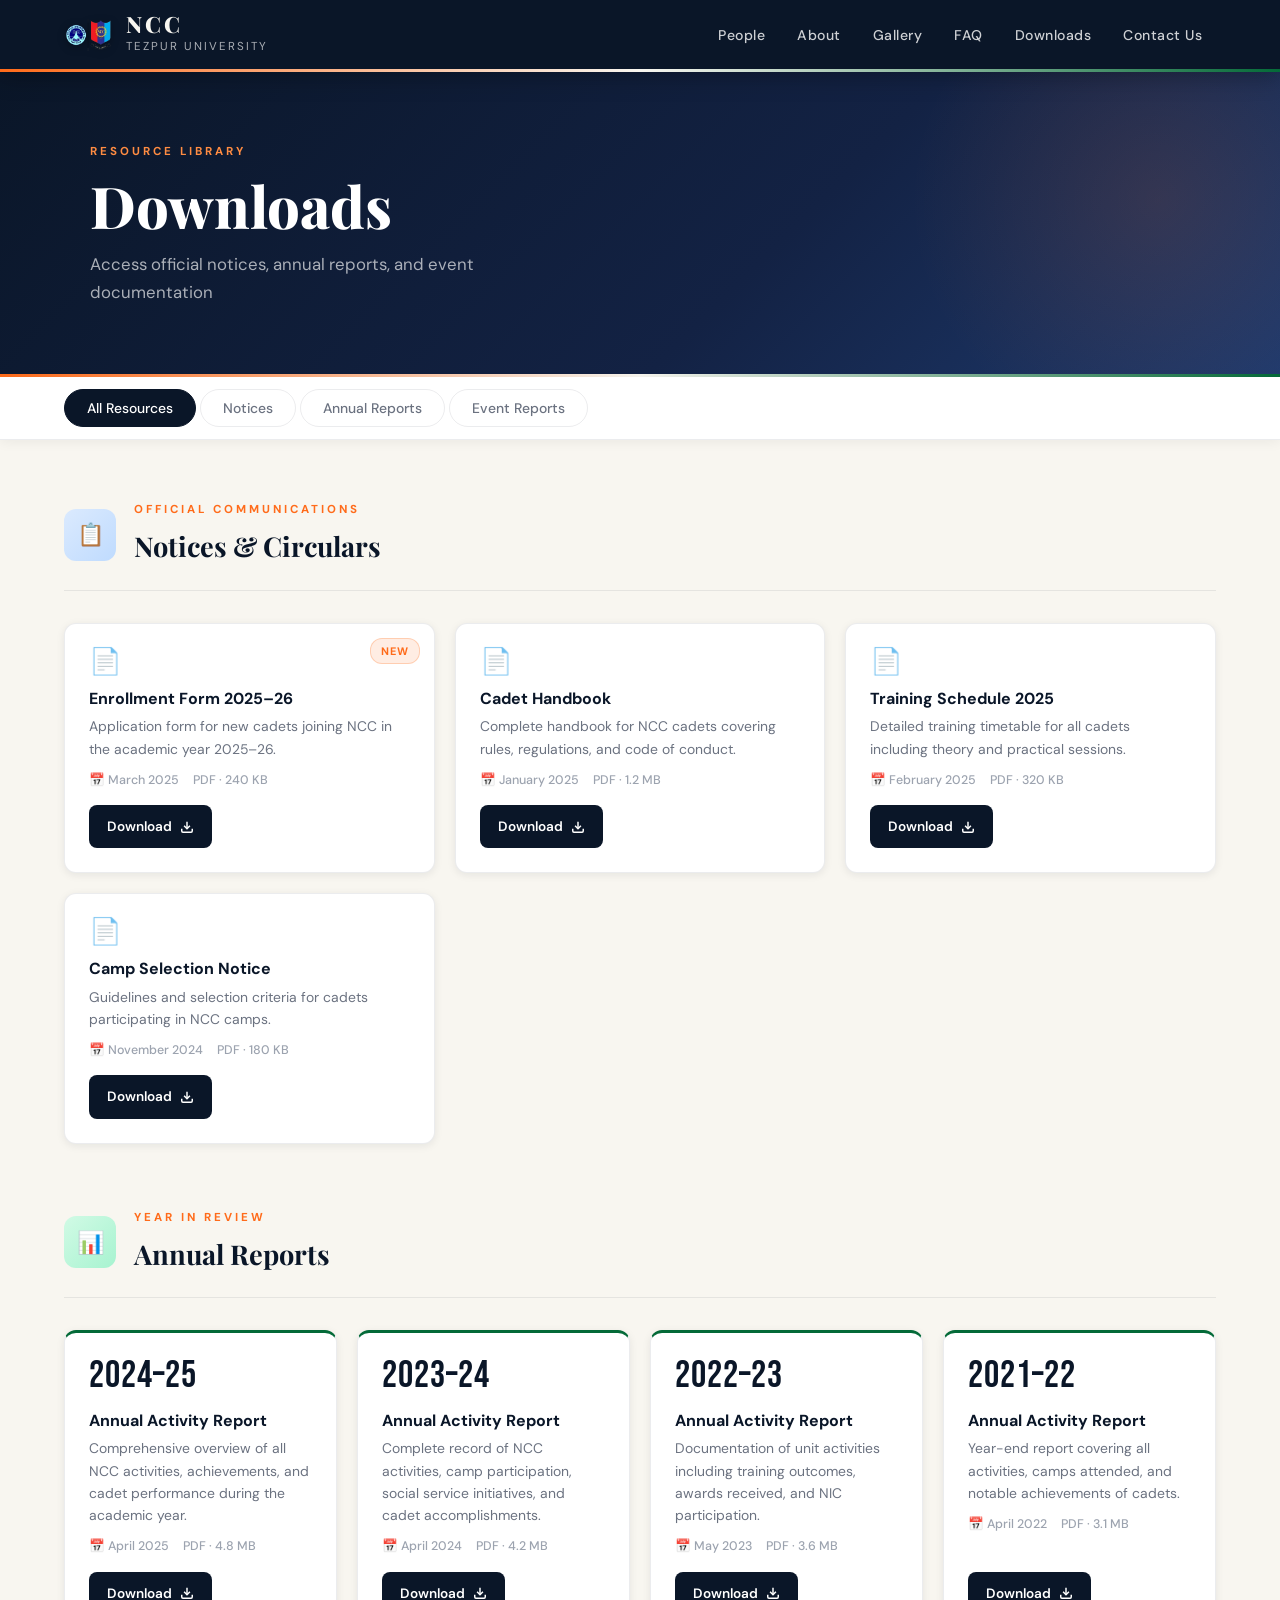
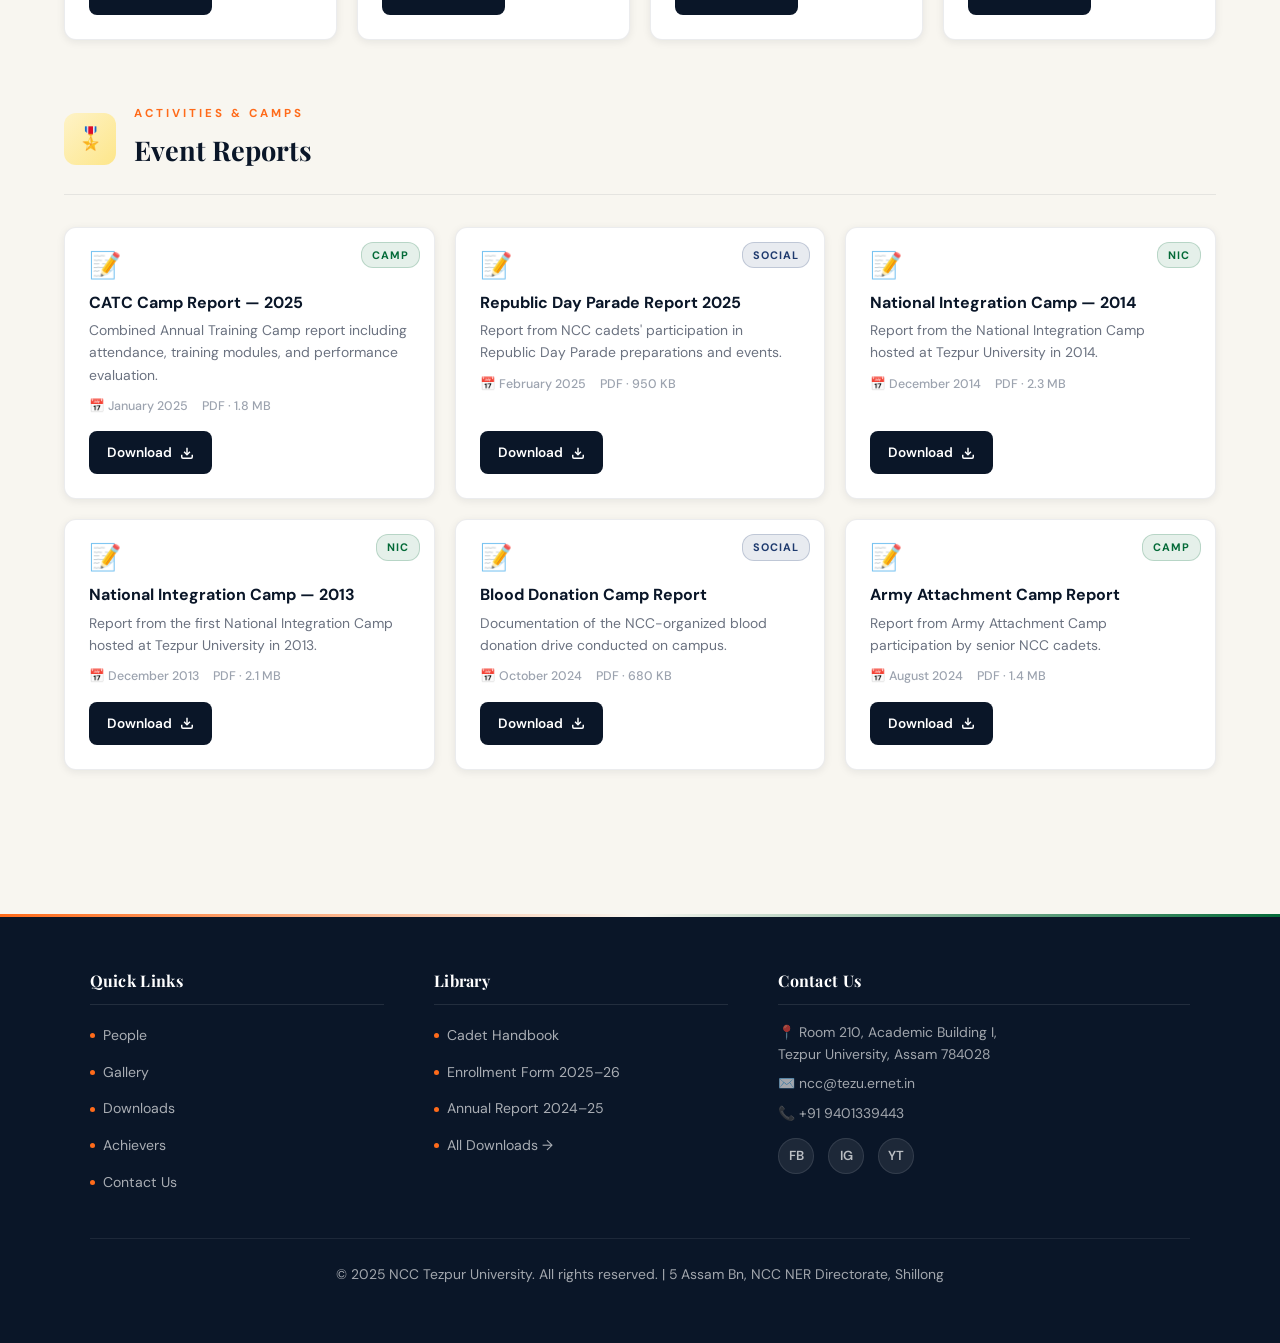
==== downloads/index.html @ fc5d3b4e "v1" ====
<!DOCTYPE html>
<html lang="en">
  <head>
    <meta charset="UTF-8" />
    <meta name="viewport" content="width=device-width, initial-scale=1.0" />
    <title>Downloads — NCC Tezpur University</title>
    <link rel="stylesheet" href="../CSS/style.css" />
    <link rel="stylesheet" href="../CSS/downloads.css" />
  </head>
  <body>

    <!-- ── HEADER ── -->
    <header id="site-header">
      <a href="../index.html">
        <div class="logo">
          <img src="../res/logo.png" alt="NCC Logo" />
          <div class="logo-text-container">
            <h2>NCC</h2>
            <h3>Tezpur University</h3>
          </div>
        </div>
      </a>
      <nav>
        <ul id="nav-menu">
          <li><a href="../people/index.html">People</a></li>
          <li><a href="../index.html#about">About</a></li>
          <li><a href="../gallery/index.html">Gallery</a></li>
          <li><a href="../index.html#faq-section">FAQ</a></li>
          <li><a href="../downloads/index.html" class="nav-active">Downloads</a></li>
          <li><a href="../contact/index.html">Contact Us</a></li>
        </ul>
        <div class="menu-toggle" id="menu-toggle">&#9776;</div>
      </nav>
    </header>

    <!-- ── PAGE HERO ── -->
    <div class="page-hero">
      <div class="page-hero-content">
        <span class="section-tag">Resource Library</span>
        <h1>Downloads</h1>
        <p>Access official notices, annual reports, and event documentation</p>
      </div>
    </div>

    <!-- ── FILTER TABS ── -->
    <div class="downloads-filters">
      <div class="filter-inner">
        <button class="filter-btn active" data-filter="all">All Resources</button>
        <button class="filter-btn" data-filter="notices">Notices</button>
        <button class="filter-btn" data-filter="annual">Annual Reports</button>
        <button class="filter-btn" data-filter="events">Event Reports</button>
      </div>
    </div>

    <!-- ── MAIN CONTENT ── -->
    <main class="downloads-main">

      <!-- NOTICES -->
      <section class="dl-section" id="notices-section" data-category="notices">
        <div class="dl-section-header">
          <div class="dl-section-icon notices-icon">📋</div>
          <div>
            <span class="section-tag">Official Communications</span>
            <h2>Notices &amp; Circulars</h2>
          </div>
        </div>

        <div class="dl-grid">
          <div class="dl-card" data-category="notices">
            <div class="dl-card-badge new">New</div>
            <div class="dl-card-icon">📄</div>
            <div class="dl-card-body">
              <h4>Enrollment Form 2025–26</h4>
              <p>Application form for new cadets joining NCC in the academic year 2025–26.</p>
              <div class="dl-meta">
                <span class="dl-date">📅 March 2025</span>
                <span class="dl-size">PDF · 240 KB</span>
              </div>
            </div>
            <a href="../library/notices/enrollment-form-2025-26.pdf" class="dl-btn" download>
              <span>Download</span>
              <svg width="14" height="14" viewBox="0 0 24 24" fill="none" stroke="currentColor" stroke-width="2.5"><path d="M21 15v4a2 2 0 0 1-2 2H5a2 2 0 0 1-2-2v-4"/><polyline points="7 10 12 15 17 10"/><line x1="12" y1="15" x2="12" y2="3"/></svg>
            </a>
          </div>

          <div class="dl-card" data-category="notices">
            <div class="dl-card-icon">📄</div>
            <div class="dl-card-body">
              <h4>Cadet Handbook</h4>
              <p>Complete handbook for NCC cadets covering rules, regulations, and code of conduct.</p>
              <div class="dl-meta">
                <span class="dl-date">📅 January 2025</span>
                <span class="dl-size">PDF · 1.2 MB</span>
              </div>
            </div>
            <a href="../library/notices/cadet-handbook.pdf" class="dl-btn" download>
              <span>Download</span>
              <svg width="14" height="14" viewBox="0 0 24 24" fill="none" stroke="currentColor" stroke-width="2.5"><path d="M21 15v4a2 2 0 0 1-2 2H5a2 2 0 0 1-2-2v-4"/><polyline points="7 10 12 15 17 10"/><line x1="12" y1="15" x2="12" y2="3"/></svg>
            </a>
          </div>

          <div class="dl-card" data-category="notices">
            <div class="dl-card-icon">📄</div>
            <div class="dl-card-body">
              <h4>Training Schedule 2025</h4>
              <p>Detailed training timetable for all cadets including theory and practical sessions.</p>
              <div class="dl-meta">
                <span class="dl-date">📅 February 2025</span>
                <span class="dl-size">PDF · 320 KB</span>
              </div>
            </div>
            <a href="../library/notices/training-schedule-2025.pdf" class="dl-btn" download>
              <span>Download</span>
              <svg width="14" height="14" viewBox="0 0 24 24" fill="none" stroke="currentColor" stroke-width="2.5"><path d="M21 15v4a2 2 0 0 1-2 2H5a2 2 0 0 1-2-2v-4"/><polyline points="7 10 12 15 17 10"/><line x1="12" y1="15" x2="12" y2="3"/></svg>
            </a>
          </div>

          <div class="dl-card" data-category="notices">
            <div class="dl-card-icon">📄</div>
            <div class="dl-card-body">
              <h4>Camp Selection Notice</h4>
              <p>Guidelines and selection criteria for cadets participating in NCC camps.</p>
              <div class="dl-meta">
                <span class="dl-date">📅 November 2024</span>
                <span class="dl-size">PDF · 180 KB</span>
              </div>
            </div>
            <a href="../library/notices/camp-selection-notice.pdf" class="dl-btn" download>
              <span>Download</span>
              <svg width="14" height="14" viewBox="0 0 24 24" fill="none" stroke="currentColor" stroke-width="2.5"><path d="M21 15v4a2 2 0 0 1-2 2H5a2 2 0 0 1-2-2v-4"/><polyline points="7 10 12 15 17 10"/><line x1="12" y1="15" x2="12" y2="3"/></svg>
            </a>
          </div>
        </div>
      </section>

      <!-- ANNUAL REPORTS -->
      <section class="dl-section" id="annual-section" data-category="annual">
        <div class="dl-section-header">
          <div class="dl-section-icon annual-icon">📊</div>
          <div>
            <span class="section-tag">Year in Review</span>
            <h2>Annual Reports</h2>
          </div>
        </div>

        <div class="dl-grid annual-grid">
          <div class="dl-card annual-card" data-category="annual">
            <div class="annual-year">2024–25</div>
            <div class="dl-card-body">
              <h4>Annual Activity Report</h4>
              <p>Comprehensive overview of all NCC activities, achievements, and cadet performance during the academic year.</p>
              <div class="dl-meta">
                <span class="dl-date">📅 April 2025</span>
                <span class="dl-size">PDF · 4.8 MB</span>
              </div>
            </div>
            <a href="../library/annual-reports/annual-report-2024-25.pdf" class="dl-btn" download>
              <span>Download</span>
              <svg width="14" height="14" viewBox="0 0 24 24" fill="none" stroke="currentColor" stroke-width="2.5"><path d="M21 15v4a2 2 0 0 1-2 2H5a2 2 0 0 1-2-2v-4"/><polyline points="7 10 12 15 17 10"/><line x1="12" y1="15" x2="12" y2="3"/></svg>
            </a>
          </div>

          <div class="dl-card annual-card" data-category="annual">
            <div class="annual-year">2023–24</div>
            <div class="dl-card-body">
              <h4>Annual Activity Report</h4>
              <p>Complete record of NCC activities, camp participation, social service initiatives, and cadet accomplishments.</p>
              <div class="dl-meta">
                <span class="dl-date">📅 April 2024</span>
                <span class="dl-size">PDF · 4.2 MB</span>
              </div>
            </div>
            <a href="../library/annual-reports/annual-report-2023-24.pdf" class="dl-btn" download>
              <span>Download</span>
              <svg width="14" height="14" viewBox="0 0 24 24" fill="none" stroke="currentColor" stroke-width="2.5"><path d="M21 15v4a2 2 0 0 1-2 2H5a2 2 0 0 1-2-2v-4"/><polyline points="7 10 12 15 17 10"/><line x1="12" y1="15" x2="12" y2="3"/></svg>
            </a>
          </div>

          <div class="dl-card annual-card" data-category="annual">
            <div class="annual-year">2022–23</div>
            <div class="dl-card-body">
              <h4>Annual Activity Report</h4>
              <p>Documentation of unit activities including training outcomes, awards received, and NIC participation.</p>
              <div class="dl-meta">
                <span class="dl-date">📅 May 2023</span>
                <span class="dl-size">PDF · 3.6 MB</span>
              </div>
            </div>
            <a href="../library/annual-reports/annual-report-2022-23.pdf" class="dl-btn" download>
              <span>Download</span>
              <svg width="14" height="14" viewBox="0 0 24 24" fill="none" stroke="currentColor" stroke-width="2.5"><path d="M21 15v4a2 2 0 0 1-2 2H5a2 2 0 0 1-2-2v-4"/><polyline points="7 10 12 15 17 10"/><line x1="12" y1="15" x2="12" y2="3"/></svg>
            </a>
          </div>

          <div class="dl-card annual-card" data-category="annual">
            <div class="annual-year">2021–22</div>
            <div class="dl-card-body">
              <h4>Annual Activity Report</h4>
              <p>Year-end report covering all activities, camps attended, and notable achievements of cadets.</p>
              <div class="dl-meta">
                <span class="dl-date">📅 April 2022</span>
                <span class="dl-size">PDF · 3.1 MB</span>
              </div>
            </div>
            <a href="../library/annual-reports/annual-report-2021-22.pdf" class="dl-btn" download>
              <span>Download</span>
              <svg width="14" height="14" viewBox="0 0 24 24" fill="none" stroke="currentColor" stroke-width="2.5"><path d="M21 15v4a2 2 0 0 1-2 2H5a2 2 0 0 1-2-2v-4"/><polyline points="7 10 12 15 17 10"/><line x1="12" y1="15" x2="12" y2="3"/></svg>
            </a>
          </div>
        </div>
      </section>

      <!-- EVENT REPORTS -->
      <section class="dl-section" id="events-section" data-category="events">
        <div class="dl-section-header">
          <div class="dl-section-icon events-icon">🎖️</div>
          <div>
            <span class="section-tag">Activities &amp; Camps</span>
            <h2>Event Reports</h2>
          </div>
        </div>

        <div class="dl-grid">
          <div class="dl-card" data-category="events">
            <div class="dl-card-badge event-badge">Camp</div>
            <div class="dl-card-icon">📝</div>
            <div class="dl-card-body">
              <h4>CATC Camp Report — 2025</h4>
              <p>Combined Annual Training Camp report including attendance, training modules, and performance evaluation.</p>
              <div class="dl-meta">
                <span class="dl-date">📅 January 2025</span>
                <span class="dl-size">PDF · 1.8 MB</span>
              </div>
            </div>
            <a href="../library/event-reports/catc-camp-report-2025.pdf" class="dl-btn" download>
              <span>Download</span>
              <svg width="14" height="14" viewBox="0 0 24 24" fill="none" stroke="currentColor" stroke-width="2.5"><path d="M21 15v4a2 2 0 0 1-2 2H5a2 2 0 0 1-2-2v-4"/><polyline points="7 10 12 15 17 10"/><line x1="12" y1="15" x2="12" y2="3"/></svg>
            </a>
          </div>

          <div class="dl-card" data-category="events">
            <div class="dl-card-badge social-badge">Social</div>
            <div class="dl-card-icon">📝</div>
            <div class="dl-card-body">
              <h4>Republic Day Parade Report 2025</h4>
              <p>Report from NCC cadets' participation in Republic Day Parade preparations and events.</p>
              <div class="dl-meta">
                <span class="dl-date">📅 February 2025</span>
                <span class="dl-size">PDF · 950 KB</span>
              </div>
            </div>
            <a href="../library/event-reports/republic-day-parade-2025.pdf" class="dl-btn" download>
              <span>Download</span>
              <svg width="14" height="14" viewBox="0 0 24 24" fill="none" stroke="currentColor" stroke-width="2.5"><path d="M21 15v4a2 2 0 0 1-2 2H5a2 2 0 0 1-2-2v-4"/><polyline points="7 10 12 15 17 10"/><line x1="12" y1="15" x2="12" y2="3"/></svg>
            </a>
          </div>

          <div class="dl-card" data-category="events">
            <div class="dl-card-badge event-badge">NIC</div>
            <div class="dl-card-icon">📝</div>
            <div class="dl-card-body">
              <h4>National Integration Camp — 2014</h4>
              <p>Report from the National Integration Camp hosted at Tezpur University in 2014.</p>
              <div class="dl-meta">
                <span class="dl-date">📅 December 2014</span>
                <span class="dl-size">PDF · 2.3 MB</span>
              </div>
            </div>
            <a href="../library/event-reports/national-integration-camp-2014.pdf" class="dl-btn" download>
              <span>Download</span>
              <svg width="14" height="14" viewBox="0 0 24 24" fill="none" stroke="currentColor" stroke-width="2.5"><path d="M21 15v4a2 2 0 0 1-2 2H5a2 2 0 0 1-2-2v-4"/><polyline points="7 10 12 15 17 10"/><line x1="12" y1="15" x2="12" y2="3"/></svg>
            </a>
          </div>

          <div class="dl-card" data-category="events">
            <div class="dl-card-badge event-badge">NIC</div>
            <div class="dl-card-icon">📝</div>
            <div class="dl-card-body">
              <h4>National Integration Camp — 2013</h4>
              <p>Report from the first National Integration Camp hosted at Tezpur University in 2013.</p>
              <div class="dl-meta">
                <span class="dl-date">📅 December 2013</span>
                <span class="dl-size">PDF · 2.1 MB</span>
              </div>
            </div>
            <a href="../library/event-reports/national-integration-camp-2013.pdf" class="dl-btn" download>
              <span>Download</span>
              <svg width="14" height="14" viewBox="0 0 24 24" fill="none" stroke="currentColor" stroke-width="2.5"><path d="M21 15v4a2 2 0 0 1-2 2H5a2 2 0 0 1-2-2v-4"/><polyline points="7 10 12 15 17 10"/><line x1="12" y1="15" x2="12" y2="3"/></svg>
            </a>
          </div>

          <div class="dl-card" data-category="events">
            <div class="dl-card-badge social-badge">Social</div>
            <div class="dl-card-icon">📝</div>
            <div class="dl-card-body">
              <h4>Blood Donation Camp Report</h4>
              <p>Documentation of the NCC-organized blood donation drive conducted on campus.</p>
              <div class="dl-meta">
                <span class="dl-date">📅 October 2024</span>
                <span class="dl-size">PDF · 680 KB</span>
              </div>
            </div>
            <a href="../library/event-reports/blood-donation-camp-2024.pdf" class="dl-btn" download>
              <span>Download</span>
              <svg width="14" height="14" viewBox="0 0 24 24" fill="none" stroke="currentColor" stroke-width="2.5"><path d="M21 15v4a2 2 0 0 1-2 2H5a2 2 0 0 1-2-2v-4"/><polyline points="7 10 12 15 17 10"/><line x1="12" y1="15" x2="12" y2="3"/></svg>
            </a>
          </div>

          <div class="dl-card" data-category="events">
            <div class="dl-card-badge event-badge">Camp</div>
            <div class="dl-card-icon">📝</div>
            <div class="dl-card-body">
              <h4>Army Attachment Camp Report</h4>
              <p>Report from Army Attachment Camp participation by senior NCC cadets.</p>
              <div class="dl-meta">
                <span class="dl-date">📅 August 2024</span>
                <span class="dl-size">PDF · 1.4 MB</span>
              </div>
            </div>
            <a href="../library/event-reports/army-attachment-camp-2024.pdf" class="dl-btn" download>
              <span>Download</span>
              <svg width="14" height="14" viewBox="0 0 24 24" fill="none" stroke="currentColor" stroke-width="2.5"><path d="M21 15v4a2 2 0 0 1-2 2H5a2 2 0 0 1-2-2v-4"/><polyline points="7 10 12 15 17 10"/><line x1="12" y1="15" x2="12" y2="3"/></svg>
            </a>
          </div>
        </div>
      </section>

    </main>

    <!-- ── FOOTER ── -->
        <footer>
      <div class="footer-col">
        <h3>Quick Links</h3>
        <ul>
          <li><a href="../people/index.html">People</a></li>
          <li><a href="../gallery/index.html">Gallery</a></li>
          <li><a href="../downloads/index.html">Downloads</a></li>
          <li><a href="../achievers/index.html">Achievers</a></li>
          <li><a href="../contact/index.html">Contact Us</a></li>
        </ul>
      </div>

      <div class="footer-col">
        <h3>Library</h3>
        <ul>
          <li><a href="../library/notices/cadet-handbook.pdf" target="_blank">Cadet Handbook</a></li>
          <li><a href="../library/notices/enrollment-form-2025-26.pdf" target="_blank">Enrollment Form 2025&ndash;26</a></li>
          <li><a href="../library/annual-reports/annual-report-2024-25.pdf" target="_blank">Annual Report 2024&ndash;25</a></li>
          <li><a href="../downloads/index.html">All Downloads &rarr;</a></li>
        </ul>
      </div>

      <div class="footer-col footer-contact">
        <h3>Contact Us</h3>
        <p>&#128205; Room 210, Academic Building I,<br>Tezpur University, Assam 784028</p>
        <p>&#9993;&#65039; ncc@tezu.ernet.in</p>
        <p>&#128222; +91 9401339443</p>
        <div class="social-links">
          <a href="#" title="Facebook">FB</a>
          <a href="#" title="Instagram">IG</a>
          <a href="#" title="YouTube">YT</a>
        </div>
      </div>

      <div class="footer-bottom">
        <p>&copy; 2025 NCC Tezpur University. All rights reserved. | 5 Assam Bn, NCC NER Directorate, Shillong</p>
      </div>
    </footer>

    <script src="../JS/script.js"></script>
    <script src="../JS/downloads.js"></script>
  </body>
</html>
---- CSS/style.css ----
@import url('https://fonts.googleapis.com/css2?family=Playfair+Display:wght@400;600;700;800&family=DM+Sans:wght@300;400;500;600&family=Bebas+Neue&display=swap');

:root {
  --navy: #0a1628;
  --navy-mid: #132244;
  --navy-light: #1e3a6e;
  --saffron: #ff6b1a;
  --saffron-light: #ff8c42;
  --green: #046a38;
  --green-light: #0a8a4a;
  --white: #f8f6f0;
  --cream: #ede8df;
  --gold: #c9a84c;
  --text-dark: #1a1a2e;
  --text-muted: #6b7280;
  --card-bg: #ffffff;
  --shadow-sm: 0 2px 8px rgba(10, 22, 40, 0.08);
  --shadow-md: 0 8px 32px rgba(10, 22, 40, 0.15);
  --shadow-lg: 0 20px 60px rgba(10, 22, 40, 0.2);
  --border-light: rgba(10, 22, 40, 0.08);
  --transition: all 0.35s cubic-bezier(0.4, 0, 0.2, 1);
}

* {
  margin: 0;
  padding: 0;
  box-sizing: border-box;
}

html {
  scroll-behavior: smooth;
}

body {
  font-family: 'DM Sans', sans-serif;
  background-color: var(--white);
  color: var(--text-dark);
  line-height: 1.7;
  overflow-x: hidden;
}

/* ── SCROLLBAR ── */
::-webkit-scrollbar { width: 6px; }
::-webkit-scrollbar-track { background: var(--cream); }
::-webkit-scrollbar-thumb { background: var(--navy-light); border-radius: 3px; }

/* ── HEADER ── */
header {
  background: var(--navy);
  color: #fff;
  padding: 0 5%;
  display: flex;
  justify-content: space-between;
  align-items: center;
  position: sticky;
  top: 0;
  z-index: 1000;
  height: 72px;
  border-bottom: 3px solid transparent;
  border-image: linear-gradient(90deg, var(--saffron), var(--white), var(--green)) 1;
  box-shadow: 0 4px 24px rgba(0,0,0,0.3);
}

header.scrolled {
  background: rgba(10, 22, 40, 0.97);
  backdrop-filter: blur(12px);
}

/* ── LOGO ── */
.logo {
  display: flex;
  align-items: center;
  gap: 14px;
  text-decoration: none;
  color: white;
}

.logo img {
  width: 48px;
  height: 48px;
  object-fit: contain;
  filter: drop-shadow(0 2px 4px rgba(0,0,0,0.3));
}

.logo-text-container h2 {
  font-family: 'Playfair Display', serif;
  font-size: 1.4rem;
  font-weight: 800;
  letter-spacing: 3px;
  color: var(--white);
  line-height: 1.1;
}

.logo-text-container h3 {
  font-family: 'DM Sans', sans-serif;
  font-size: 0.72rem;
  font-weight: 400;
  letter-spacing: 2px;
  color: rgba(255,255,255,0.65);
  text-transform: uppercase;
}

/* ── NAV ── */
nav ul {
  list-style: none;
  display: flex;
  gap: 4px;
  align-items: center;
}

nav a {
  color: rgba(255,255,255,0.8);
  text-decoration: none;
  font-size: 0.88rem;
  font-weight: 500;
  letter-spacing: 0.5px;
  padding: 8px 14px;
  border-radius: 6px;
  position: relative;
  transition: var(--transition);
}

nav a::after {
  content: '';
  position: absolute;
  bottom: 4px;
  left: 14px;
  right: 14px;
  height: 2px;
  background: linear-gradient(90deg, var(--saffron), var(--green));
  transform: scaleX(0);
  transition: transform 0.3s ease;
  border-radius: 1px;
}

nav a:hover {
  color: #fff;
  background: rgba(255,255,255,0.08);
}

nav a:hover::after {
  transform: scaleX(1);
}

.menu-toggle {
  display: none;
  font-size: 22px;
  cursor: pointer;
  color: white;
  padding: 8px;
  border-radius: 6px;
  transition: var(--transition);
}

.menu-toggle:hover { background: rgba(255,255,255,0.1); }

/* ── HERO ── */
.hero {
  position: relative;
  background: url('../res/hero-bg.jpg') no-repeat center center / cover;
  min-height: 520px;
  display: flex;
  flex-direction: column;
  justify-content: center;
  align-items: flex-start;
  padding: 60px 7%;
  overflow: hidden;
}

.hero::before {
  content: '';
  position: absolute;
  inset: 0;
  background: linear-gradient(105deg, rgba(10,22,40,0.88) 0%, rgba(10,22,40,0.5) 60%, transparent 100%);
  z-index: 1;
}

.hero::after {
  content: '';
  position: absolute;
  bottom: 0;
  left: 0;
  right: 0;
  height: 4px;
  background: linear-gradient(90deg, var(--saffron), var(--white) 50%, var(--green));
  z-index: 2;
}

.hero-content {
  position: relative;
  z-index: 3;
  max-width: 600px;
  animation: heroFadeIn 0.9s ease forwards;
}

@keyframes heroFadeIn {
  from { opacity: 0; transform: translateY(30px); }
  to { opacity: 1; transform: translateY(0); }
}

.hero-badge {
  display: inline-flex;
  align-items: center;
  gap: 8px;
  background: rgba(255,107,26,0.2);
  border: 1px solid rgba(255,107,26,0.4);
  color: var(--saffron-light);
  font-size: 0.75rem;
  font-weight: 600;
  letter-spacing: 2px;
  text-transform: uppercase;
  padding: 6px 14px;
  border-radius: 20px;
  margin-bottom: 20px;
}

.hero h2 {
  font-family: 'Playfair Display', serif;
  font-size: clamp(2rem, 5vw, 3.2rem);
  font-weight: 800;
  color: #fff;
  line-height: 1.2;
  margin-bottom: 16px;
}

.hero h2 span {
  color: var(--saffron-light);
}

.hero p {
  font-size: 1.1rem;
  color: rgba(255,255,255,0.75);
  font-weight: 300;
  margin-bottom: 32px;
  letter-spacing: 0.3px;
}

.hero-buttons {
  display: flex;
  gap: 14px;
  flex-wrap: wrap;
}

.btn {
  display: inline-flex;
  align-items: center;
  gap: 8px;
  background: linear-gradient(135deg, var(--saffron), var(--saffron-light));
  color: #fff;
  padding: 12px 28px;
  text-decoration: none;
  border-radius: 8px;
  font-weight: 600;
  font-size: 0.9rem;
  letter-spacing: 0.5px;
  transition: var(--transition);
  box-shadow: 0 4px 16px rgba(255,107,26,0.35);
}

.btn:hover {
  transform: translateY(-2px);
  box-shadow: 0 8px 24px rgba(255,107,26,0.45);
  color: #fff;
}

.btn-outline {
  background: transparent;
  border: 1.5px solid rgba(255,255,255,0.4);
  color: rgba(255,255,255,0.9);
  box-shadow: none;
}

.btn-outline:hover {
  background: rgba(255,255,255,0.1);
  border-color: rgba(255,255,255,0.7);
  box-shadow: none;
  color: #fff;
}

/* ── SECTION WRAPPER ── */
.section-wrapper {
  width: 90%;
  max-width: 1200px;
  margin: 0 auto;
  padding: 70px 0;
}

.section-header {
  margin-bottom: 48px;
}

.section-tag {
  display: inline-block;
  font-size: 0.72rem;
  font-weight: 700;
  letter-spacing: 3px;
  text-transform: uppercase;
  color: var(--saffron);
  margin-bottom: 10px;
}

.section-header h2,
.section-header h3 {
  font-family: 'Playfair Display', serif;
  font-size: clamp(1.6rem, 3vw, 2.4rem);
  font-weight: 700;
  color: var(--navy);
  line-height: 1.25;
}

.section-divider {
  width: 56px;
  height: 3px;
  background: linear-gradient(90deg, var(--saffron), var(--green));
  margin-top: 14px;
  border-radius: 2px;
}

/* ── ABOUT SECTION ── */
#about {
  background: linear-gradient(135deg, #f0f4f8 0%, var(--cream) 100%);
}

.about-grid {
  display: grid;
  grid-template-columns: 1fr 1fr;
  gap: 60px;
  align-items: center;
}

.about-text p {
  font-size: 0.97rem;
  color: #4a5568;
  margin-bottom: 18px;
  line-height: 1.8;
}

.about-highlight {
  background: var(--navy);
  color: white;
  border-radius: 12px;
  padding: 30px;
  position: relative;
  overflow: hidden;
}

.about-highlight::before {
  content: '"';
  position: absolute;
  top: -10px;
  left: 14px;
  font-family: 'Playfair Display', serif;
  font-size: 8rem;
  color: rgba(255,255,255,0.06);
  line-height: 1;
}

.about-highlight h4 {
  font-family: 'Playfair Display', serif;
  font-size: 1.2rem;
  color: var(--saffron-light);
  margin-bottom: 14px;
}

.about-highlight p {
  font-size: 0.93rem;
  color: rgba(255,255,255,0.8);
  line-height: 1.8;
}

.stats-row {
  display: grid;
  grid-template-columns: repeat(3, 1fr);
  gap: 20px;
  margin-top: 30px;
}

.stat-box {
  text-align: center;
  padding: 20px;
  background: white;
  border-radius: 10px;
  box-shadow: var(--shadow-sm);
  border-top: 3px solid var(--saffron);
}

.stat-box .num {
  font-family: 'Bebas Neue', cursive;
  font-size: 2.4rem;
  color: var(--navy);
  line-height: 1;
}

.stat-box p {
  font-size: 0.78rem;
  color: var(--text-muted);
  font-weight: 500;
  letter-spacing: 0.5px;
  text-transform: uppercase;
  margin-top: 4px;
}

/* ── GALLERY SECTION ── */
#gallery {
  background: var(--navy);
  padding: 70px 0;
}

#gallery .section-tag { color: var(--saffron-light); }

#gallery .section-header h3 {
  color: white;
  font-family: 'Playfair Display', serif;
}

/* ── CAROUSEL ─────────────────────────────── */
.carousel-container {
  width: 92%;
  max-width: 1100px;
  margin: 0 auto;
  overflow: hidden;
  position: relative;
  border-radius: 12px;
  /* prevent text-select while dragging */
  user-select: none;
}

.carousel {
  display: flex;
  /* JS controls transition; default off so init jump is silent */
  transition: none;
  will-change: transform;
}

/* Each item takes exactly 1/visible-count of container width.
   CSS custom property --vis is set by JS on the container. */
.carousel-item,
.carousel-clone {
  /* Default: 3 visible. Overridden at each breakpoint. */
  flex: 0 0 calc(100% / 3);
  padding: 6px;
  box-sizing: border-box;
}

.carousel-item img,
.carousel-clone img {
  width: 100%;
  height: 220px;
  object-fit: cover;
  display: block;
  border-radius: 8px;
  pointer-events: none;  /* prevents ghost-drag on images */
  filter: brightness(0.88);
  transition: filter 0.3s ease;
}

.carousel-container:hover .carousel-item img,
.carousel-container:hover .carousel-clone img {
  filter: brightness(1);
}

/* Nav buttons */
.nav-btn {
  position: absolute;
  top: 50%;
  transform: translateY(-50%);
  background: rgba(255,255,255,0.15);
  backdrop-filter: blur(8px);
  color: white;
  border: 1px solid rgba(255,255,255,0.2);
  width: 44px;
  height: 44px;
  border-radius: 50%;
  cursor: pointer;
  font-size: 18px;
  display: flex;
  align-items: center;
  justify-content: center;
  transition: var(--transition);
  z-index: 10;
}

.nav-btn:hover {
  background: rgba(255,107,26,0.6);
  border-color: var(--saffron);
}

#prev { left: 12px; }
#next { right: 12px; }

/* Dots */
.carousel-dots {
  display: flex;
  justify-content: center;
  gap: 8px;
  margin-top: 20px;
}

.carousel-dot {
  width: 8px;
  height: 8px;
  border-radius: 50%;
  background: rgba(255,255,255,0.3);
  border: none;
  cursor: pointer;
  transition: var(--transition);
  padding: 0;
}

.carousel-dot.active {
  background: var(--saffron);
  width: 24px;
  border-radius: 4px;
}

/* ── Carousel responsive: match getVisible() in JS ── */
@media (max-width: 1023px) {
  .carousel-item,
  .carousel-clone { flex: 0 0 50%; }
  .carousel-item img,
  .carousel-clone img { height: 200px; }
}

@media (max-width: 639px) {
  .carousel-item,
  .carousel-clone { flex: 0 0 100%; }
  .carousel-item img,
  .carousel-clone img { height: 220px; }
  .nav-btn { width: 36px; height: 36px; font-size: 15px; }
  #prev { left: 6px; }
  #next { right: 6px; }
}

/* ── FAQ SECTION ── */
#faq-section {
  background: var(--white);
}

.faq-container {
  max-width: 780px;
  margin: 0 auto;
}

.faq {
  border: 1px solid var(--border-light);
  border-radius: 10px;
  margin-bottom: 12px;
  overflow: hidden;
  transition: var(--transition);
  box-shadow: var(--shadow-sm);
}

.faq:hover { box-shadow: var(--shadow-md); }

.faq-question {
  display: flex;
  justify-content: space-between;
  align-items: center;
  cursor: pointer;
  padding: 20px 24px;
  background: var(--card-bg);
  transition: var(--transition);
  gap: 16px;
}

.faq-question h3 {
  margin: 0;
  font-size: 0.97rem;
  font-weight: 600;
  color: var(--navy);
  line-height: 1.4;
}

.faq-icon {
  width: 28px;
  height: 28px;
  min-width: 28px;
  border-radius: 50%;
  background: var(--cream);
  display: flex;
  align-items: center;
  justify-content: center;
  font-size: 18px;
  font-weight: 300;
  color: var(--navy);
  transition: var(--transition);
}

.faq.active .faq-question {
  background: var(--navy);
}

.faq.active .faq-question h3 { color: white; }

.faq.active .faq-icon {
  background: var(--saffron);
  color: white;
  transform: rotate(45deg);
}

.faq-answer {
  max-height: 0;
  overflow: hidden;
  transition: max-height 0.4s ease, padding 0.3s ease;
  padding: 0 24px;
  background: #fafbff;
}

.faq-answer p {
  padding: 18px 0;
  font-size: 0.93rem;
  color: #4a5568;
  line-height: 1.8;
}

.faq.active .faq-answer {
  max-height: 500px;
  padding: 0 24px;
}

/* ── FOOTER ── */
footer {
  background: var(--navy);
  color: rgba(255,255,255,0.8);
  padding: 50px 7%;
  display: grid;
  grid-template-columns: 1fr 1fr 1.4fr;
  gap: 40px 50px;
  border-top: 3px solid transparent;
  border-image: linear-gradient(90deg, var(--saffron), var(--white), var(--green)) 1;
}

.footer-col {}   /* structural hook, no extra rules needed */

footer h3 {
  font-family: 'Playfair Display', serif;
  font-size: 1rem;
  font-weight: 700;
  color: white;
  margin-bottom: 16px;
  padding-bottom: 10px;
  border-bottom: 1px solid rgba(255,255,255,0.1);
  letter-spacing: 0.3px;
}

footer p {
  font-size: 0.87rem;
  margin-bottom: 7px;
  color: rgba(255,255,255,0.62);
  line-height: 1.6;
}

/* ── Footer links — universal, applies to ALL pages ── */
footer ul {
  list-style: none;
  display: flex;
  flex-direction: column;
  gap: 6px;
}

footer ul li a,
footer .footer-link {
  color: rgba(255,255,255,0.65);
  text-decoration: none;
  font-size: 0.88rem;
  font-weight: 400;
  display: flex;
  align-items: center;
  gap: 8px;
  padding: 5px 0;
  border-bottom: 1px solid transparent;
  transition: color 0.25s ease, border-color 0.25s ease;
  line-height: 1.4;
}

footer ul li a::before,
footer .footer-link::before {
  content: '';
  display: inline-block;
  width: 5px;
  height: 5px;
  border-radius: 50%;
  background: var(--saffron);
  flex-shrink: 0;
  transition: transform 0.25s ease;
}

footer ul li a:hover,
footer .footer-link:hover {
  color: #fff;
  border-bottom-color: rgba(255,107,26,0.3);
}

footer ul li a:hover::before,
footer .footer-link:hover::before {
  transform: scale(1.6);
}

.social-links {
  display: flex;
  gap: 14px;
  margin-top: 14px;
}

.social-links a {
  display: inline-flex;
  align-items: center;
  justify-content: center;
  width: 36px;
  height: 36px;
  border-radius: 50%;
  background: rgba(255,255,255,0.08);
  color: rgba(255,255,255,0.7);
  text-decoration: none;
  font-size: 0.82rem;
  font-weight: 600;
  transition: var(--transition);
  border: 1px solid rgba(255,255,255,0.1);
}

.social-links a:hover {
  background: var(--saffron);
  color: white;
  border-color: var(--saffron);
}

.footer-bottom {
  grid-column: 1 / -1;
  text-align: center;
  padding-top: 24px;
  border-top: 1px solid rgba(255,255,255,0.08);
  font-size: 0.82rem;
  color: rgba(255,255,255,0.4);
}

/* ══════════════════════════════════════
   RESPONSIVE — mobile-first breakpoints
   ══════════════════════════════════════ */

/* ── ≤900px: large tablet / small desktop ── */
@media (max-width: 900px) {
  .about-grid {
    grid-template-columns: 1fr;
    gap: 36px;
  }
  footer {
    grid-template-columns: 1fr 1fr;
    gap: 30px 40px;
  }
  /* Contact col spans full width on 2-col layout */
  .footer-contact { grid-column: 1 / -1; }
}

/* ── ≤768px: tablet ── */
@media (max-width: 768px) {
  /* Header */
  header {
    padding: 0 5%;
    height: 64px;
  }

  /* Mobile nav — slide down from header */
  nav ul {
    display: none;
    flex-direction: column;
    position: fixed;
    top: 64px;
    left: 0;
    right: 0;
    background: var(--navy);
    padding: 16px 5%;
    gap: 4px;
    border-bottom: 3px solid transparent;
    border-image: linear-gradient(90deg, var(--saffron), var(--white), var(--green)) 1;
    box-shadow: 0 8px 24px rgba(0,0,0,0.3);
    z-index: 999;
  }
  nav ul.open { display: flex; }
  nav a {
    padding: 12px 16px;
    border-radius: 8px;
    font-size: 0.95rem;
  }
  nav a::after { display: none; }
  .menu-toggle { display: flex; }

  /* Logo */
  .logo img { width: 38px; }
  .logo-text-container h2 { font-size: 1.2rem; }
  .logo-text-container h3 { font-size: 0.65rem; }

  /* Hero */
  .hero {
    min-height: 380px;
    padding: 48px 5%;
  }
  .hero h2 { font-size: 1.9rem; }
  .hero p { font-size: 1rem; }
  .hero-buttons { gap: 10px; }
  .btn { padding: 11px 22px; font-size: 0.87rem; }

  /* Section wrapper */
  .section-wrapper { padding: 50px 0; }

  /* About */
  .stats-row { grid-template-columns: repeat(3, 1fr); gap: 12px; }
  .stat-box { padding: 14px 10px; }
  .stat-box .num { font-size: 2rem; }

  /* FAQ */
  .faq-question { padding: 16px 18px; }
  .faq-question h3 { font-size: 0.93rem; }

  /* Footer */
  footer {
    padding: 40px 5%;
    grid-template-columns: 1fr 1fr;
    gap: 24px 32px;
    text-align: left;
  }
  .footer-contact { grid-column: 1 / -1; }
  .social-links { justify-content: flex-start; }
}

/* ── ≤640px: large mobile ── */
@media (max-width: 640px) {
  /* Hero */
  .hero { min-height: 340px; padding: 40px 5%; }
  .hero-badge { font-size: 0.68rem; padding: 5px 12px; }
  .hero h2 { font-size: 1.65rem; }
  .hero p { font-size: 0.93rem; margin-bottom: 24px; }
  .hero-buttons { flex-direction: column; align-items: flex-start; gap: 10px; }
  .btn { width: 100%; justify-content: center; }

  /* Stats */
  .stats-row { grid-template-columns: 1fr; gap: 10px; }

  /* Section headers */
  .section-header h2,
  .section-header h3 { font-size: 1.5rem; }
  .section-wrapper { width: 92%; }

  /* About highlight */
  .about-highlight { padding: 24px 20px; }

  /* FAQ */
  .faq-container { padding: 0; }
  .faq { border-radius: 8px; }

  /* Footer */
  footer {
    grid-template-columns: 1fr;
    gap: 28px;
    padding: 36px 5%;
  }
  .footer-contact { grid-column: auto; }
  footer h3 { font-size: 1rem; }
}

/* ── ≤480px: small mobile ── */
@media (max-width: 480px) {
  /* Header */
  header { height: 58px; }
  nav ul { top: 58px; }
  .logo img { width: 32px; }
  .logo-text-container h2 { font-size: 1.05rem; letter-spacing: 2px; }
  .logo-text-container h3 { display: none; }

  /* Hero */
  .hero { min-height: 300px; padding: 36px 4%; }
  .hero h2 { font-size: 1.4rem; line-height: 1.3; }
  .hero-badge { display: none; }

  /* Section */
  .section-wrapper { width: 94%; padding: 40px 0; }

  /* Carousel buttons */
  #prev { left: 6px; }
  #next { right: 6px; }

  /* Footer */
  footer { padding: 30px 4%; }
  .footer-bottom { font-size: 0.75rem; }
}

/* ── UTILITY ── */
a { text-decoration: none; }

.fade-in {
  opacity: 0;
  transform: translateY(24px);
  transition: opacity 0.6s ease, transform 0.6s ease;
}

.fade-in.visible {
  opacity: 1;
  transform: translateY(0);
}
---- CSS/downloads.css ----
/* ── PAGE HERO ── */
.page-hero {
  background: linear-gradient(135deg, var(--navy) 0%, var(--navy-mid) 60%, var(--navy-light) 100%);
  padding: 70px 7%;
  position: relative;
  overflow: hidden;
}

.page-hero::before {
  content: '';
  position: absolute;
  top: -40%;
  right: -10%;
  width: 500px;
  height: 500px;
  background: radial-gradient(circle, rgba(255,107,26,0.12) 0%, transparent 70%);
  border-radius: 50%;
}

.page-hero::after {
  content: '';
  position: absolute;
  bottom: 0;
  left: 0;
  right: 0;
  height: 3px;
  background: linear-gradient(90deg, var(--saffron), var(--white), var(--green));
}

.page-hero-content { position: relative; z-index: 1; }

.page-hero-content .section-tag {
  color: var(--saffron-light);
  display: block;
  margin-bottom: 10px;
}

.page-hero-content h1 {
  font-family: 'Playfair Display', serif;
  font-size: clamp(2.4rem, 5vw, 3.6rem);
  font-weight: 800;
  color: white;
  line-height: 1.15;
  margin-bottom: 12px;
}

.page-hero-content p {
  font-size: 1.05rem;
  color: rgba(255,255,255,0.65);
  max-width: 480px;
}

/* ── FILTER TABS ── */
.downloads-filters {
  background: white;
  border-bottom: 1px solid var(--border-light);
  position: sticky;
  top: 72px;
  z-index: 100;
  box-shadow: 0 2px 12px rgba(0,0,0,0.06);
}

.filter-inner {
  width: 90%;
  max-width: 1200px;
  margin: 0 auto;
  display: flex;
  gap: 4px;
  padding: 12px 0;
  overflow-x: auto;
}

.filter-btn {
  padding: 9px 22px;
  border: 1.5px solid var(--border-light);
  border-radius: 24px;
  background: transparent;
  font-family: 'DM Sans', sans-serif;
  font-size: 0.87rem;
  font-weight: 500;
  color: var(--text-muted);
  cursor: pointer;
  transition: var(--transition);
  white-space: nowrap;
}

.filter-btn:hover {
  border-color: var(--navy-light);
  color: var(--navy);
  background: var(--cream);
}

.filter-btn.active {
  background: var(--navy);
  border-color: var(--navy);
  color: white;
}

/* ── MAIN ── */
.downloads-main {
  width: 90%;
  max-width: 1200px;
  margin: 0 auto;
  padding: 60px 0 80px;
}

/* ── SECTION ── */
.dl-section {
  margin-bottom: 64px;
  transition: opacity 0.3s ease, transform 0.3s ease;
}

.dl-section.hidden {
  display: none;
}

.dl-section-header {
  display: flex;
  align-items: center;
  gap: 18px;
  margin-bottom: 32px;
  padding-bottom: 20px;
  border-bottom: 1px solid var(--border-light);
}

.dl-section-icon {
  width: 52px;
  height: 52px;
  border-radius: 12px;
  display: flex;
  align-items: center;
  justify-content: center;
  font-size: 22px;
  flex-shrink: 0;
}

.notices-icon { background: linear-gradient(135deg, #dbeafe, #bfdbfe); }
.annual-icon { background: linear-gradient(135deg, #d1fae5, #a7f3d0); }
.events-icon { background: linear-gradient(135deg, #fef3c7, #fde68a); }

.dl-section-header .section-tag {
  display: block;
  margin-bottom: 4px;
}

.dl-section-header h2 {
  font-family: 'Playfair Display', serif;
  font-size: 1.7rem;
  font-weight: 700;
  color: var(--navy);
  margin: 0;
}

/* ── GRID ── */
.dl-grid {
  display: grid;
  grid-template-columns: repeat(auto-fill, minmax(280px, 1fr));
  gap: 20px;
}

.annual-grid {
  grid-template-columns: repeat(auto-fill, minmax(260px, 1fr));
}

/* ── CARD ── */
.dl-card {
  background: white;
  border: 1px solid var(--border-light);
  border-radius: 12px;
  padding: 24px;
  display: flex;
  flex-direction: column;
  gap: 14px;
  position: relative;
  transition: var(--transition);
  box-shadow: var(--shadow-sm);
  overflow: hidden;
}

.dl-card::before {
  content: '';
  position: absolute;
  top: 0;
  left: 0;
  right: 0;
  height: 3px;
  background: linear-gradient(90deg, var(--saffron), var(--saffron-light));
  opacity: 0;
  transition: opacity 0.3s ease;
}

.dl-card:hover {
  box-shadow: var(--shadow-md);
  transform: translateY(-3px);
  border-color: rgba(255,107,26,0.15);
}

.dl-card:hover::before { opacity: 1; }

.dl-card-badge {
  position: absolute;
  top: 14px;
  right: 14px;
  font-size: 0.68rem;
  font-weight: 700;
  letter-spacing: 1px;
  text-transform: uppercase;
  padding: 3px 10px;
  border-radius: 12px;
}

.dl-card-badge.new {
  background: rgba(255,107,26,0.12);
  color: var(--saffron);
  border: 1px solid rgba(255,107,26,0.25);
}

.event-badge {
  background: rgba(4,106,56,0.1);
  color: var(--green);
  border: 1px solid rgba(4,106,56,0.2);
}

.social-badge {
  background: rgba(30,58,110,0.1);
  color: var(--navy-light);
  border: 1px solid rgba(30,58,110,0.2);
}

.dl-card-icon {
  font-size: 26px;
  line-height: 1;
}

.dl-card-body h4 {
  font-size: 1rem;
  font-weight: 700;
  color: var(--navy);
  margin-bottom: 6px;
  line-height: 1.35;
}

.dl-card-body p {
  font-size: 0.87rem;
  color: var(--text-muted);
  line-height: 1.6;
}

.dl-meta {
  display: flex;
  gap: 14px;
  margin-top: 10px;
  flex-wrap: wrap;
}

.dl-date, .dl-size {
  font-size: 0.78rem;
  color: #9ca3af;
  font-weight: 500;
}

.dl-btn {
  display: inline-flex;
  align-items: center;
  gap: 8px;
  background: var(--navy);
  color: white;
  padding: 10px 18px;
  border-radius: 8px;
  font-size: 0.85rem;
  font-weight: 600;
  text-decoration: none;
  transition: var(--transition);
  margin-top: auto;
  width: fit-content;
  border: none;
  cursor: pointer;
}

.dl-btn:hover {
  background: var(--saffron);
  color: white;
  transform: translateY(-1px);
  box-shadow: 0 4px 12px rgba(255,107,26,0.3);
}

/* ── ANNUAL CARD VARIANT ── */
.annual-card {
  border-top: 3px solid var(--green);
}

.annual-card::before { background: linear-gradient(90deg, var(--green), var(--green-light)); }

.annual-year {
  font-family: 'Bebas Neue', cursive;
  font-size: 2.4rem;
  color: var(--navy);
  line-height: 1;
  letter-spacing: 1px;
}

/* ══════════════════════════════════════
   DOWNLOADS — RESPONSIVE
   ══════════════════════════════════════ */

/* ── ≤900px ── */
@media (max-width: 900px) {
  .page-hero { padding: 56px 5%; }
  .page-hero-content h1 { font-size: 2.6rem; }
  .dl-grid { grid-template-columns: repeat(auto-fill, minmax(240px, 1fr)); }
}

/* ── ≤768px ── */
@media (max-width: 768px) {
  .page-hero { padding: 48px 5%; }
  .page-hero-content h1 { font-size: 2.2rem; }
  .page-hero-content p { font-size: 0.95rem; }

  .downloads-filters { top: 64px; }
  .filter-inner { padding: 10px 0; gap: 6px; }
  .filter-btn { padding: 8px 16px; font-size: 0.83rem; }

  .downloads-main { width: 94%; padding: 44px 0 60px; }
  .dl-section-header { gap: 14px; }
  .dl-section-header h2 { font-size: 1.4rem; }
  .dl-section-icon { width: 44px; height: 44px; font-size: 18px; }

  .dl-grid { grid-template-columns: repeat(auto-fill, minmax(220px, 1fr)); gap: 16px; }
  .annual-grid { grid-template-columns: repeat(auto-fill, minmax(200px, 1fr)); }
}

/* ── ≤640px ── */
@media (max-width: 640px) {
  .page-hero { padding: 40px 5%; }
  .page-hero-content h1 { font-size: 1.9rem; }

  .downloads-filters { position: static; }
  .filter-inner { flex-wrap: wrap; padding: 12px 5%; }

  .downloads-main { padding: 32px 0 50px; }
  .dl-grid { grid-template-columns: 1fr; }
  .annual-grid { grid-template-columns: 1fr; }

  .dl-card { padding: 20px; }
  .dl-section { margin-bottom: 44px; }
  .dl-section-header { flex-direction: row; align-items: center; }
}

/* ── ≤480px ── */
@media (max-width: 480px) {
  .page-hero-content h1 { font-size: 1.65rem; }
  .filter-btn { padding: 7px 14px; font-size: 0.8rem; }
  .dl-card-badge { position: static; margin-bottom: 6px; display: inline-block; }
  .annual-year { font-size: 2rem; }
}
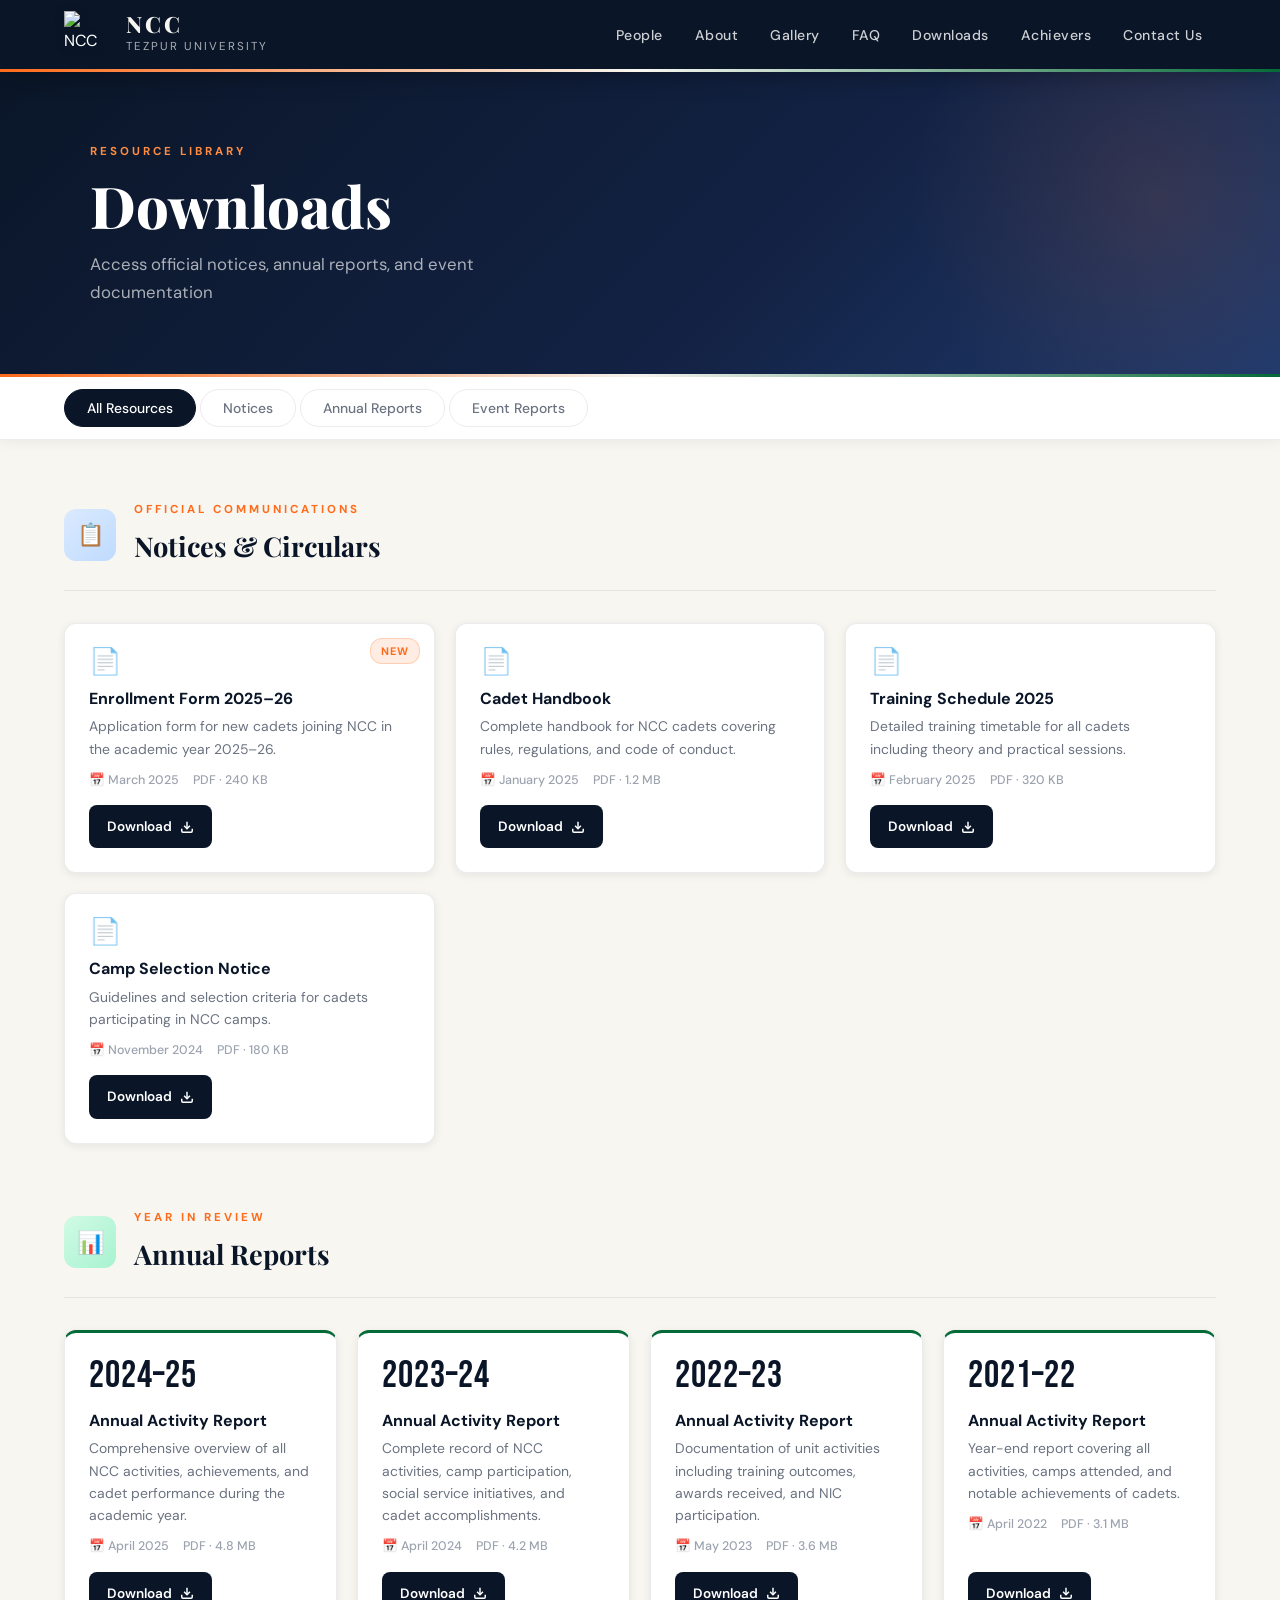
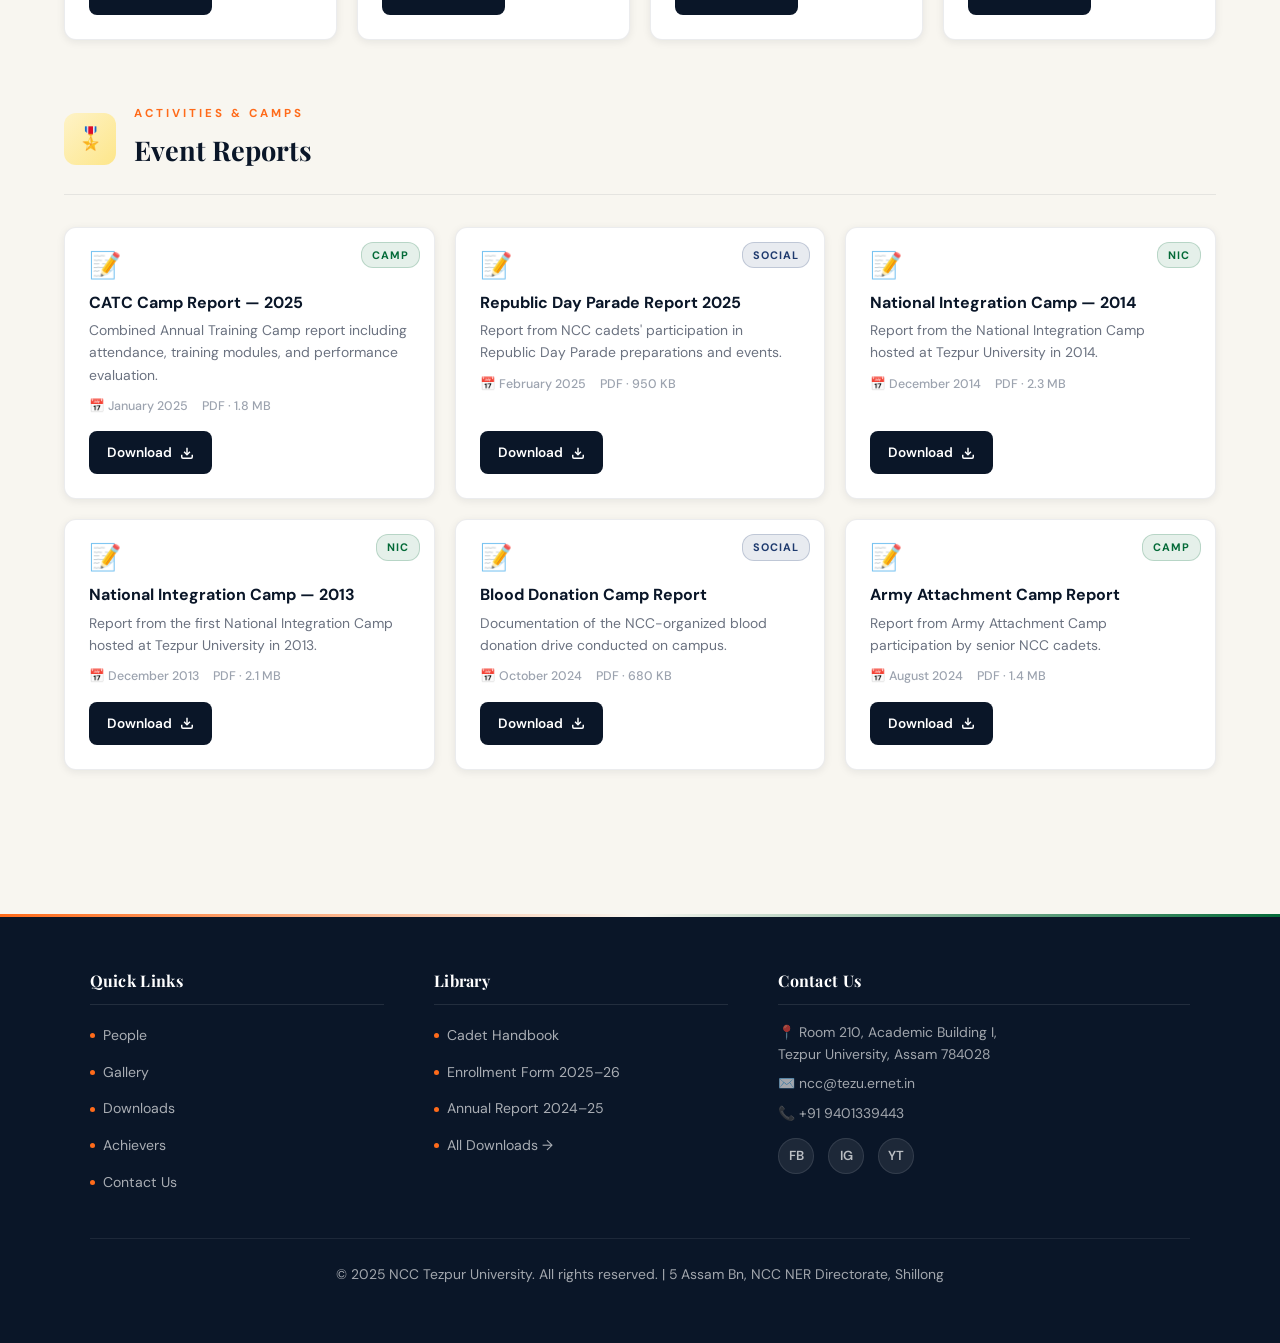
==== commit 2642eea8: "v5-i've lost count of the versions" ====
--- a/downloads/index.html
+++ b/downloads/index.html
@@ -1,373 +1,438 @@
 <!DOCTYPE html>
 <html lang="en">
-  <head>
-    <meta charset="UTF-8" />
-    <meta name="viewport" content="width=device-width, initial-scale=1.0" />
-    <title>Downloads — NCC Tezpur University</title>
-    <link rel="stylesheet" href="../CSS/style.css" />
-    <link rel="stylesheet" href="../CSS/downloads.css" />
-  </head>
-  <body>
-
-    <!-- ── HEADER ── -->
-    <header id="site-header">
-      <a href="../index.html">
-        <div class="logo">
-          <img src="../res/logo.png" alt="NCC Logo" />
-          <div class="logo-text-container">
-            <h2>NCC</h2>
-            <h3>Tezpur University</h3>
-          </div>
-        </div>
-      </a>
-      <nav>
-        <ul id="nav-menu">
-          <li><a href="../people/index.html">People</a></li>
-          <li><a href="../index.html#about">About</a></li>
-          <li><a href="../gallery/index.html">Gallery</a></li>
-          <li><a href="../index.html#faq-section">FAQ</a></li>
-          <li><a href="../downloads/index.html" class="nav-active">Downloads</a></li>
-          <li><a href="../contact/index.html">Contact Us</a></li>
-        </ul>
-        <div class="menu-toggle" id="menu-toggle">&#9776;</div>
-      </nav>
-    </header>
-
-    <!-- ── PAGE HERO ── -->
-    <div class="page-hero">
-      <div class="page-hero-content">
-        <span class="section-tag">Resource Library</span>
-        <h1>Downloads</h1>
-        <p>Access official notices, annual reports, and event documentation</p>
-      </div>
-    </div>
-
-    <!-- ── FILTER TABS ── -->
-    <div class="downloads-filters">
-      <div class="filter-inner">
-        <button class="filter-btn active" data-filter="all">All Resources</button>
-        <button class="filter-btn" data-filter="notices">Notices</button>
-        <button class="filter-btn" data-filter="annual">Annual Reports</button>
-        <button class="filter-btn" data-filter="events">Event Reports</button>
-      </div>
-    </div>
-
-    <!-- ── MAIN CONTENT ── -->
-    <main class="downloads-main">
-
-      <!-- NOTICES -->
-      <section class="dl-section" id="notices-section" data-category="notices">
-        <div class="dl-section-header">
-          <div class="dl-section-icon notices-icon">📋</div>
-          <div>
-            <span class="section-tag">Official Communications</span>
-            <h2>Notices &amp; Circulars</h2>
-          </div>
-        </div>
-
-        <div class="dl-grid">
-          <div class="dl-card" data-category="notices">
-            <div class="dl-card-badge new">New</div>
-            <div class="dl-card-icon">📄</div>
-            <div class="dl-card-body">
-              <h4>Enrollment Form 2025–26</h4>
-              <p>Application form for new cadets joining NCC in the academic year 2025–26.</p>
-              <div class="dl-meta">
-                <span class="dl-date">📅 March 2025</span>
-                <span class="dl-size">PDF · 240 KB</span>
-              </div>
-            </div>
-            <a href="../library/notices/enrollment-form-2025-26.pdf" class="dl-btn" download>
-              <span>Download</span>
-              <svg width="14" height="14" viewBox="0 0 24 24" fill="none" stroke="currentColor" stroke-width="2.5"><path d="M21 15v4a2 2 0 0 1-2 2H5a2 2 0 0 1-2-2v-4"/><polyline points="7 10 12 15 17 10"/><line x1="12" y1="15" x2="12" y2="3"/></svg>
-            </a>
-          </div>
-
-          <div class="dl-card" data-category="notices">
-            <div class="dl-card-icon">📄</div>
-            <div class="dl-card-body">
-              <h4>Cadet Handbook</h4>
-              <p>Complete handbook for NCC cadets covering rules, regulations, and code of conduct.</p>
-              <div class="dl-meta">
-                <span class="dl-date">📅 January 2025</span>
-                <span class="dl-size">PDF · 1.2 MB</span>
-              </div>
-            </div>
-            <a href="../library/notices/cadet-handbook.pdf" class="dl-btn" download>
-              <span>Download</span>
-              <svg width="14" height="14" viewBox="0 0 24 24" fill="none" stroke="currentColor" stroke-width="2.5"><path d="M21 15v4a2 2 0 0 1-2 2H5a2 2 0 0 1-2-2v-4"/><polyline points="7 10 12 15 17 10"/><line x1="12" y1="15" x2="12" y2="3"/></svg>
-            </a>
-          </div>
-
-          <div class="dl-card" data-category="notices">
-            <div class="dl-card-icon">📄</div>
-            <div class="dl-card-body">
-              <h4>Training Schedule 2025</h4>
-              <p>Detailed training timetable for all cadets including theory and practical sessions.</p>
-              <div class="dl-meta">
-                <span class="dl-date">📅 February 2025</span>
-                <span class="dl-size">PDF · 320 KB</span>
-              </div>
-            </div>
-            <a href="../library/notices/training-schedule-2025.pdf" class="dl-btn" download>
-              <span>Download</span>
-              <svg width="14" height="14" viewBox="0 0 24 24" fill="none" stroke="currentColor" stroke-width="2.5"><path d="M21 15v4a2 2 0 0 1-2 2H5a2 2 0 0 1-2-2v-4"/><polyline points="7 10 12 15 17 10"/><line x1="12" y1="15" x2="12" y2="3"/></svg>
-            </a>
-          </div>
-
-          <div class="dl-card" data-category="notices">
-            <div class="dl-card-icon">📄</div>
-            <div class="dl-card-body">
-              <h4>Camp Selection Notice</h4>
-              <p>Guidelines and selection criteria for cadets participating in NCC camps.</p>
-              <div class="dl-meta">
-                <span class="dl-date">📅 November 2024</span>
-                <span class="dl-size">PDF · 180 KB</span>
-              </div>
-            </div>
-            <a href="../library/notices/camp-selection-notice.pdf" class="dl-btn" download>
-              <span>Download</span>
-              <svg width="14" height="14" viewBox="0 0 24 24" fill="none" stroke="currentColor" stroke-width="2.5"><path d="M21 15v4a2 2 0 0 1-2 2H5a2 2 0 0 1-2-2v-4"/><polyline points="7 10 12 15 17 10"/><line x1="12" y1="15" x2="12" y2="3"/></svg>
-            </a>
-          </div>
-        </div>
-      </section>
-
-      <!-- ANNUAL REPORTS -->
-      <section class="dl-section" id="annual-section" data-category="annual">
-        <div class="dl-section-header">
-          <div class="dl-section-icon annual-icon">📊</div>
-          <div>
-            <span class="section-tag">Year in Review</span>
-            <h2>Annual Reports</h2>
-          </div>
-        </div>
-
-        <div class="dl-grid annual-grid">
-          <div class="dl-card annual-card" data-category="annual">
-            <div class="annual-year">2024–25</div>
-            <div class="dl-card-body">
-              <h4>Annual Activity Report</h4>
-              <p>Comprehensive overview of all NCC activities, achievements, and cadet performance during the academic year.</p>
-              <div class="dl-meta">
-                <span class="dl-date">📅 April 2025</span>
-                <span class="dl-size">PDF · 4.8 MB</span>
-              </div>
-            </div>
-            <a href="../library/annual-reports/annual-report-2024-25.pdf" class="dl-btn" download>
-              <span>Download</span>
-              <svg width="14" height="14" viewBox="0 0 24 24" fill="none" stroke="currentColor" stroke-width="2.5"><path d="M21 15v4a2 2 0 0 1-2 2H5a2 2 0 0 1-2-2v-4"/><polyline points="7 10 12 15 17 10"/><line x1="12" y1="15" x2="12" y2="3"/></svg>
-            </a>
-          </div>
-
-          <div class="dl-card annual-card" data-category="annual">
-            <div class="annual-year">2023–24</div>
-            <div class="dl-card-body">
-              <h4>Annual Activity Report</h4>
-              <p>Complete record of NCC activities, camp participation, social service initiatives, and cadet accomplishments.</p>
-              <div class="dl-meta">
-                <span class="dl-date">📅 April 2024</span>
-                <span class="dl-size">PDF · 4.2 MB</span>
-              </div>
-            </div>
-            <a href="../library/annual-reports/annual-report-2023-24.pdf" class="dl-btn" download>
-              <span>Download</span>
-              <svg width="14" height="14" viewBox="0 0 24 24" fill="none" stroke="currentColor" stroke-width="2.5"><path d="M21 15v4a2 2 0 0 1-2 2H5a2 2 0 0 1-2-2v-4"/><polyline points="7 10 12 15 17 10"/><line x1="12" y1="15" x2="12" y2="3"/></svg>
-            </a>
-          </div>
-
-          <div class="dl-card annual-card" data-category="annual">
-            <div class="annual-year">2022–23</div>
-            <div class="dl-card-body">
-              <h4>Annual Activity Report</h4>
-              <p>Documentation of unit activities including training outcomes, awards received, and NIC participation.</p>
-              <div class="dl-meta">
-                <span class="dl-date">📅 May 2023</span>
-                <span class="dl-size">PDF · 3.6 MB</span>
-              </div>
-            </div>
-            <a href="../library/annual-reports/annual-report-2022-23.pdf" class="dl-btn" download>
-              <span>Download</span>
-              <svg width="14" height="14" viewBox="0 0 24 24" fill="none" stroke="currentColor" stroke-width="2.5"><path d="M21 15v4a2 2 0 0 1-2 2H5a2 2 0 0 1-2-2v-4"/><polyline points="7 10 12 15 17 10"/><line x1="12" y1="15" x2="12" y2="3"/></svg>
-            </a>
-          </div>
-
-          <div class="dl-card annual-card" data-category="annual">
-            <div class="annual-year">2021–22</div>
-            <div class="dl-card-body">
-              <h4>Annual Activity Report</h4>
-              <p>Year-end report covering all activities, camps attended, and notable achievements of cadets.</p>
-              <div class="dl-meta">
-                <span class="dl-date">📅 April 2022</span>
-                <span class="dl-size">PDF · 3.1 MB</span>
-              </div>
-            </div>
-            <a href="../library/annual-reports/annual-report-2021-22.pdf" class="dl-btn" download>
-              <span>Download</span>
-              <svg width="14" height="14" viewBox="0 0 24 24" fill="none" stroke="currentColor" stroke-width="2.5"><path d="M21 15v4a2 2 0 0 1-2 2H5a2 2 0 0 1-2-2v-4"/><polyline points="7 10 12 15 17 10"/><line x1="12" y1="15" x2="12" y2="3"/></svg>
-            </a>
-          </div>
-        </div>
-      </section>
-
-      <!-- EVENT REPORTS -->
-      <section class="dl-section" id="events-section" data-category="events">
-        <div class="dl-section-header">
-          <div class="dl-section-icon events-icon">🎖️</div>
-          <div>
-            <span class="section-tag">Activities &amp; Camps</span>
-            <h2>Event Reports</h2>
-          </div>
-        </div>
-
-        <div class="dl-grid">
-          <div class="dl-card" data-category="events">
-            <div class="dl-card-badge event-badge">Camp</div>
-            <div class="dl-card-icon">📝</div>
-            <div class="dl-card-body">
-              <h4>CATC Camp Report — 2025</h4>
-              <p>Combined Annual Training Camp report including attendance, training modules, and performance evaluation.</p>
-              <div class="dl-meta">
-                <span class="dl-date">📅 January 2025</span>
-                <span class="dl-size">PDF · 1.8 MB</span>
-              </div>
-            </div>
-            <a href="../library/event-reports/catc-camp-report-2025.pdf" class="dl-btn" download>
-              <span>Download</span>
-              <svg width="14" height="14" viewBox="0 0 24 24" fill="none" stroke="currentColor" stroke-width="2.5"><path d="M21 15v4a2 2 0 0 1-2 2H5a2 2 0 0 1-2-2v-4"/><polyline points="7 10 12 15 17 10"/><line x1="12" y1="15" x2="12" y2="3"/></svg>
-            </a>
-          </div>
-
-          <div class="dl-card" data-category="events">
-            <div class="dl-card-badge social-badge">Social</div>
-            <div class="dl-card-icon">📝</div>
-            <div class="dl-card-body">
-              <h4>Republic Day Parade Report 2025</h4>
-              <p>Report from NCC cadets' participation in Republic Day Parade preparations and events.</p>
-              <div class="dl-meta">
-                <span class="dl-date">📅 February 2025</span>
-                <span class="dl-size">PDF · 950 KB</span>
-              </div>
-            </div>
-            <a href="../library/event-reports/republic-day-parade-2025.pdf" class="dl-btn" download>
-              <span>Download</span>
-              <svg width="14" height="14" viewBox="0 0 24 24" fill="none" stroke="currentColor" stroke-width="2.5"><path d="M21 15v4a2 2 0 0 1-2 2H5a2 2 0 0 1-2-2v-4"/><polyline points="7 10 12 15 17 10"/><line x1="12" y1="15" x2="12" y2="3"/></svg>
-            </a>
-          </div>
-
-          <div class="dl-card" data-category="events">
-            <div class="dl-card-badge event-badge">NIC</div>
-            <div class="dl-card-icon">📝</div>
-            <div class="dl-card-body">
-              <h4>National Integration Camp — 2014</h4>
-              <p>Report from the National Integration Camp hosted at Tezpur University in 2014.</p>
-              <div class="dl-meta">
-                <span class="dl-date">📅 December 2014</span>
-                <span class="dl-size">PDF · 2.3 MB</span>
-              </div>
-            </div>
-            <a href="../library/event-reports/national-integration-camp-2014.pdf" class="dl-btn" download>
-              <span>Download</span>
-              <svg width="14" height="14" viewBox="0 0 24 24" fill="none" stroke="currentColor" stroke-width="2.5"><path d="M21 15v4a2 2 0 0 1-2 2H5a2 2 0 0 1-2-2v-4"/><polyline points="7 10 12 15 17 10"/><line x1="12" y1="15" x2="12" y2="3"/></svg>
-            </a>
-          </div>
-
-          <div class="dl-card" data-category="events">
-            <div class="dl-card-badge event-badge">NIC</div>
-            <div class="dl-card-icon">📝</div>
-            <div class="dl-card-body">
-              <h4>National Integration Camp — 2013</h4>
-              <p>Report from the first National Integration Camp hosted at Tezpur University in 2013.</p>
-              <div class="dl-meta">
-                <span class="dl-date">📅 December 2013</span>
-                <span class="dl-size">PDF · 2.1 MB</span>
-              </div>
-            </div>
-            <a href="../library/event-reports/national-integration-camp-2013.pdf" class="dl-btn" download>
-              <span>Download</span>
-              <svg width="14" height="14" viewBox="0 0 24 24" fill="none" stroke="currentColor" stroke-width="2.5"><path d="M21 15v4a2 2 0 0 1-2 2H5a2 2 0 0 1-2-2v-4"/><polyline points="7 10 12 15 17 10"/><line x1="12" y1="15" x2="12" y2="3"/></svg>
-            </a>
-          </div>
-
-          <div class="dl-card" data-category="events">
-            <div class="dl-card-badge social-badge">Social</div>
-            <div class="dl-card-icon">📝</div>
-            <div class="dl-card-body">
-              <h4>Blood Donation Camp Report</h4>
-              <p>Documentation of the NCC-organized blood donation drive conducted on campus.</p>
-              <div class="dl-meta">
-                <span class="dl-date">📅 October 2024</span>
-                <span class="dl-size">PDF · 680 KB</span>
-              </div>
-            </div>
-            <a href="../library/event-reports/blood-donation-camp-2024.pdf" class="dl-btn" download>
-              <span>Download</span>
-              <svg width="14" height="14" viewBox="0 0 24 24" fill="none" stroke="currentColor" stroke-width="2.5"><path d="M21 15v4a2 2 0 0 1-2 2H5a2 2 0 0 1-2-2v-4"/><polyline points="7 10 12 15 17 10"/><line x1="12" y1="15" x2="12" y2="3"/></svg>
-            </a>
-          </div>
-
-          <div class="dl-card" data-category="events">
-            <div class="dl-card-badge event-badge">Camp</div>
-            <div class="dl-card-icon">📝</div>
-            <div class="dl-card-body">
-              <h4>Army Attachment Camp Report</h4>
-              <p>Report from Army Attachment Camp participation by senior NCC cadets.</p>
-              <div class="dl-meta">
-                <span class="dl-date">📅 August 2024</span>
-                <span class="dl-size">PDF · 1.4 MB</span>
-              </div>
-            </div>
-            <a href="../library/event-reports/army-attachment-camp-2024.pdf" class="dl-btn" download>
-              <span>Download</span>
-              <svg width="14" height="14" viewBox="0 0 24 24" fill="none" stroke="currentColor" stroke-width="2.5"><path d="M21 15v4a2 2 0 0 1-2 2H5a2 2 0 0 1-2-2v-4"/><polyline points="7 10 12 15 17 10"/><line x1="12" y1="15" x2="12" y2="3"/></svg>
-            </a>
-          </div>
-        </div>
-      </section>
-
-    </main>
-
-    <!-- ── FOOTER ── -->
-        <footer>
-      <div class="footer-col">
-        <h3>Quick Links</h3>
-        <ul>
-          <li><a href="../people/index.html">People</a></li>
-          <li><a href="../gallery/index.html">Gallery</a></li>
-          <li><a href="../downloads/index.html">Downloads</a></li>
-          <li><a href="../achievers/index.html">Achievers</a></li>
-          <li><a href="../contact/index.html">Contact Us</a></li>
-        </ul>
-      </div>
-
-      <div class="footer-col">
-        <h3>Library</h3>
-        <ul>
-          <li><a href="../library/notices/cadet-handbook.pdf" target="_blank">Cadet Handbook</a></li>
-          <li><a href="../library/notices/enrollment-form-2025-26.pdf" target="_blank">Enrollment Form 2025&ndash;26</a></li>
-          <li><a href="../library/annual-reports/annual-report-2024-25.pdf" target="_blank">Annual Report 2024&ndash;25</a></li>
-          <li><a href="../downloads/index.html">All Downloads &rarr;</a></li>
-        </ul>
-      </div>
-
-      <div class="footer-col footer-contact">
-        <h3>Contact Us</h3>
-        <p>&#128205; Room 210, Academic Building I,<br>Tezpur University, Assam 784028</p>
-        <p>&#9993;&#65039; ncc@tezu.ernet.in</p>
-        <p>&#128222; +91 9401339443</p>
-        <div class="social-links">
-          <a href="#" title="Facebook">FB</a>
-          <a href="#" title="Instagram">IG</a>
-          <a href="#" title="YouTube">YT</a>
-        </div>
-      </div>
-
-      <div class="footer-bottom">
-        <p>&copy; 2025 NCC Tezpur University. All rights reserved. | 5 Assam Bn, NCC NER Directorate, Shillong</p>
-      </div>
-    </footer>
-
-    <script src="../JS/script.js"></script>
-    <script src="../JS/downloads.js"></script>
-  </body>
-</html>
+
+<head>
+  <meta charset="UTF-8" />
+  <meta name="viewport" content="width=device-width, initial-scale=1.0" />
+  <title>Downloads — NCC Tezpur University</title>
+  <link rel="stylesheet" href="../CSS/style.css" />
+  <link rel="stylesheet" href="../CSS/downloads.css" />
+</head>
+
+<body>
+
+  <!-- ── HEADER ── -->
+  <header id="site-header">
+    <a href="../index.html"">
+      <div class="logo">
+        <img src="./res/logo.png" alt="NCC Logo" />
+        <div class="logo-text-container">
+          <h2>NCC</h2>
+          <h3>Tezpur University</h3>
+        </div>
+      </div>
+    </a>
+    <nav>
+      <ul id="nav-menu">
+        <li><a href="../people/index.html">People</a></li>
+        <li><a href="../index.html#about">About</a></li>
+        <li><a href="../index.html#gallery">Gallery</a></li>
+        <li><a href="../index.html#faq-section">FAQ</a></li>
+        <li><a href="./index.html">Downloads</a></li>
+        <li><a href="../achievers/index.html">Achievers</a></li>
+        <li><a href="../contact/index.html">Contact Us</a></li>
+      </ul>
+      <div class="menu-toggle" id="menu-toggle">&#9776;</div>
+    </nav>
+  </header>
+
+  <!-- ── PAGE HERO ── -->
+  <div class="page-hero">
+    <div class="page-hero-content">
+      <span class="section-tag">Resource Library</span>
+      <h1>Downloads</h1>
+      <p>Access official notices, annual reports, and event documentation</p>
+    </div>
+  </div>
+
+  <!-- ── FILTER TABS ── -->
+  <div class="downloads-filters">
+    <div class="filter-inner">
+      <button class="filter-btn active" data-filter="all">All Resources</button>
+      <button class="filter-btn" data-filter="notices">Notices</button>
+      <button class="filter-btn" data-filter="annual">Annual Reports</button>
+      <button class="filter-btn" data-filter="events">Event Reports</button>
+    </div>
+  </div>
+
+  <!-- ── MAIN CONTENT ── -->
+  <main class="downloads-main">
+
+    <!-- NOTICES -->
+    <section class="dl-section" id="notices-section" data-category="notices">
+      <div class="dl-section-header">
+        <div class="dl-section-icon notices-icon">📋</div>
+        <div>
+          <span class="section-tag">Official Communications</span>
+          <h2>Notices &amp; Circulars</h2>
+        </div>
+      </div>
+
+      <div class="dl-grid">
+        <div class="dl-card" data-category="notices">
+          <div class="dl-card-badge new">New</div>
+          <div class="dl-card-icon">📄</div>
+          <div class="dl-card-body">
+            <h4>Enrollment Form 2025–26</h4>
+            <p>Application form for new cadets joining NCC in the academic year 2025–26.</p>
+            <div class="dl-meta">
+              <span class="dl-date">📅 March 2025</span>
+              <span class="dl-size">PDF · 240 KB</span>
+            </div>
+          </div>
+          <a href="../library/notices/enrollment-form-2025-26.pdf" class="dl-btn" download>
+            <span>Download</span>
+            <svg width="14" height="14" viewBox="0 0 24 24" fill="none" stroke="currentColor" stroke-width="2.5">
+              <path d="M21 15v4a2 2 0 0 1-2 2H5a2 2 0 0 1-2-2v-4" />
+              <polyline points="7 10 12 15 17 10" />
+              <line x1="12" y1="15" x2="12" y2="3" />
+            </svg>
+          </a>
+        </div>
+
+        <div class="dl-card" data-category="notices">
+          <div class="dl-card-icon">📄</div>
+          <div class="dl-card-body">
+            <h4>Cadet Handbook</h4>
+            <p>Complete handbook for NCC cadets covering rules, regulations, and code of conduct.</p>
+            <div class="dl-meta">
+              <span class="dl-date">📅 January 2025</span>
+              <span class="dl-size">PDF · 1.2 MB</span>
+            </div>
+          </div>
+          <a href="../library/notices/cadet-handbook.pdf" class="dl-btn" download>
+            <span>Download</span>
+            <svg width="14" height="14" viewBox="0 0 24 24" fill="none" stroke="currentColor" stroke-width="2.5">
+              <path d="M21 15v4a2 2 0 0 1-2 2H5a2 2 0 0 1-2-2v-4" />
+              <polyline points="7 10 12 15 17 10" />
+              <line x1="12" y1="15" x2="12" y2="3" />
+            </svg>
+          </a>
+        </div>
+
+        <div class="dl-card" data-category="notices">
+          <div class="dl-card-icon">📄</div>
+          <div class="dl-card-body">
+            <h4>Training Schedule 2025</h4>
+            <p>Detailed training timetable for all cadets including theory and practical sessions.</p>
+            <div class="dl-meta">
+              <span class="dl-date">📅 February 2025</span>
+              <span class="dl-size">PDF · 320 KB</span>
+            </div>
+          </div>
+          <a href="../library/notices/training-schedule-2025.pdf" class="dl-btn" download>
+            <span>Download</span>
+            <svg width="14" height="14" viewBox="0 0 24 24" fill="none" stroke="currentColor" stroke-width="2.5">
+              <path d="M21 15v4a2 2 0 0 1-2 2H5a2 2 0 0 1-2-2v-4" />
+              <polyline points="7 10 12 15 17 10" />
+              <line x1="12" y1="15" x2="12" y2="3" />
+            </svg>
+          </a>
+        </div>
+
+        <div class="dl-card" data-category="notices">
+          <div class="dl-card-icon">📄</div>
+          <div class="dl-card-body">
+            <h4>Camp Selection Notice</h4>
+            <p>Guidelines and selection criteria for cadets participating in NCC camps.</p>
+            <div class="dl-meta">
+              <span class="dl-date">📅 November 2024</span>
+              <span class="dl-size">PDF · 180 KB</span>
+            </div>
+          </div>
+          <a href="../library/notices/camp-selection-notice.pdf" class="dl-btn" download>
+            <span>Download</span>
+            <svg width="14" height="14" viewBox="0 0 24 24" fill="none" stroke="currentColor" stroke-width="2.5">
+              <path d="M21 15v4a2 2 0 0 1-2 2H5a2 2 0 0 1-2-2v-4" />
+              <polyline points="7 10 12 15 17 10" />
+              <line x1="12" y1="15" x2="12" y2="3" />
+            </svg>
+          </a>
+        </div>
+      </div>
+    </section>
+
+    <!-- ANNUAL REPORTS -->
+    <section class="dl-section" id="annual-section" data-category="annual">
+      <div class="dl-section-header">
+        <div class="dl-section-icon annual-icon">📊</div>
+        <div>
+          <span class="section-tag">Year in Review</span>
+          <h2>Annual Reports</h2>
+        </div>
+      </div>
+
+      <div class="dl-grid annual-grid">
+        <div class="dl-card annual-card" data-category="annual">
+          <div class="annual-year">2024–25</div>
+          <div class="dl-card-body">
+            <h4>Annual Activity Report</h4>
+            <p>Comprehensive overview of all NCC activities, achievements, and cadet performance during the academic
+              year.</p>
+            <div class="dl-meta">
+              <span class="dl-date">📅 April 2025</span>
+              <span class="dl-size">PDF · 4.8 MB</span>
+            </div>
+          </div>
+          <a href="../library/annual-reports/annual-report-2024-25.pdf" class="dl-btn" download>
+            <span>Download</span>
+            <svg width="14" height="14" viewBox="0 0 24 24" fill="none" stroke="currentColor" stroke-width="2.5">
+              <path d="M21 15v4a2 2 0 0 1-2 2H5a2 2 0 0 1-2-2v-4" />
+              <polyline points="7 10 12 15 17 10" />
+              <line x1="12" y1="15" x2="12" y2="3" />
+            </svg>
+          </a>
+        </div>
+
+        <div class="dl-card annual-card" data-category="annual">
+          <div class="annual-year">2023–24</div>
+          <div class="dl-card-body">
+            <h4>Annual Activity Report</h4>
+            <p>Complete record of NCC activities, camp participation, social service initiatives, and cadet
+              accomplishments.</p>
+            <div class="dl-meta">
+              <span class="dl-date">📅 April 2024</span>
+              <span class="dl-size">PDF · 4.2 MB</span>
+            </div>
+          </div>
+          <a href="../library/annual-reports/annual-report-2023-24.pdf" class="dl-btn" download>
+            <span>Download</span>
+            <svg width="14" height="14" viewBox="0 0 24 24" fill="none" stroke="currentColor" stroke-width="2.5">
+              <path d="M21 15v4a2 2 0 0 1-2 2H5a2 2 0 0 1-2-2v-4" />
+              <polyline points="7 10 12 15 17 10" />
+              <line x1="12" y1="15" x2="12" y2="3" />
+            </svg>
+          </a>
+        </div>
+
+        <div class="dl-card annual-card" data-category="annual">
+          <div class="annual-year">2022–23</div>
+          <div class="dl-card-body">
+            <h4>Annual Activity Report</h4>
+            <p>Documentation of unit activities including training outcomes, awards received, and NIC participation.</p>
+            <div class="dl-meta">
+              <span class="dl-date">📅 May 2023</span>
+              <span class="dl-size">PDF · 3.6 MB</span>
+            </div>
+          </div>
+          <a href="../library/annual-reports/annual-report-2022-23.pdf" class="dl-btn" download>
+            <span>Download</span>
+            <svg width="14" height="14" viewBox="0 0 24 24" fill="none" stroke="currentColor" stroke-width="2.5">
+              <path d="M21 15v4a2 2 0 0 1-2 2H5a2 2 0 0 1-2-2v-4" />
+              <polyline points="7 10 12 15 17 10" />
+              <line x1="12" y1="15" x2="12" y2="3" />
+            </svg>
+          </a>
+        </div>
+
+        <div class="dl-card annual-card" data-category="annual">
+          <div class="annual-year">2021–22</div>
+          <div class="dl-card-body">
+            <h4>Annual Activity Report</h4>
+            <p>Year-end report covering all activities, camps attended, and notable achievements of cadets.</p>
+            <div class="dl-meta">
+              <span class="dl-date">📅 April 2022</span>
+              <span class="dl-size">PDF · 3.1 MB</span>
+            </div>
+          </div>
+          <a href="../library/annual-reports/annual-report-2021-22.pdf" class="dl-btn" download>
+            <span>Download</span>
+            <svg width="14" height="14" viewBox="0 0 24 24" fill="none" stroke="currentColor" stroke-width="2.5">
+              <path d="M21 15v4a2 2 0 0 1-2 2H5a2 2 0 0 1-2-2v-4" />
+              <polyline points="7 10 12 15 17 10" />
+              <line x1="12" y1="15" x2="12" y2="3" />
+            </svg>
+          </a>
+        </div>
+      </div>
+    </section>
+
+    <!-- EVENT REPORTS -->
+    <section class="dl-section" id="events-section" data-category="events">
+      <div class="dl-section-header">
+        <div class="dl-section-icon events-icon">🎖️</div>
+        <div>
+          <span class="section-tag">Activities &amp; Camps</span>
+          <h2>Event Reports</h2>
+        </div>
+      </div>
+
+      <div class="dl-grid">
+        <div class="dl-card" data-category="events">
+          <div class="dl-card-badge event-badge">Camp</div>
+          <div class="dl-card-icon">📝</div>
+          <div class="dl-card-body">
+            <h4>CATC Camp Report — 2025</h4>
+            <p>Combined Annual Training Camp report including attendance, training modules, and performance evaluation.
+            </p>
+            <div class="dl-meta">
+              <span class="dl-date">📅 January 2025</span>
+              <span class="dl-size">PDF · 1.8 MB</span>
+            </div>
+          </div>
+          <a href="../library/event-reports/catc-camp-report-2025.pdf" class="dl-btn" download>
+            <span>Download</span>
+            <svg width="14" height="14" viewBox="0 0 24 24" fill="none" stroke="currentColor" stroke-width="2.5">
+              <path d="M21 15v4a2 2 0 0 1-2 2H5a2 2 0 0 1-2-2v-4" />
+              <polyline points="7 10 12 15 17 10" />
+              <line x1="12" y1="15" x2="12" y2="3" />
+            </svg>
+          </a>
+        </div>
+
+        <div class="dl-card" data-category="events">
+          <div class="dl-card-badge social-badge">Social</div>
+          <div class="dl-card-icon">📝</div>
+          <div class="dl-card-body">
+            <h4>Republic Day Parade Report 2025</h4>
+            <p>Report from NCC cadets' participation in Republic Day Parade preparations and events.</p>
+            <div class="dl-meta">
+              <span class="dl-date">📅 February 2025</span>
+              <span class="dl-size">PDF · 950 KB</span>
+            </div>
+          </div>
+          <a href="../library/event-reports/republic-day-parade-2025.pdf" class="dl-btn" download>
+            <span>Download</span>
+            <svg width="14" height="14" viewBox="0 0 24 24" fill="none" stroke="currentColor" stroke-width="2.5">
+              <path d="M21 15v4a2 2 0 0 1-2 2H5a2 2 0 0 1-2-2v-4" />
+              <polyline points="7 10 12 15 17 10" />
+              <line x1="12" y1="15" x2="12" y2="3" />
+            </svg>
+          </a>
+        </div>
+
+        <div class="dl-card" data-category="events">
+          <div class="dl-card-badge event-badge">NIC</div>
+          <div class="dl-card-icon">📝</div>
+          <div class="dl-card-body">
+            <h4>National Integration Camp — 2014</h4>
+            <p>Report from the National Integration Camp hosted at Tezpur University in 2014.</p>
+            <div class="dl-meta">
+              <span class="dl-date">📅 December 2014</span>
+              <span class="dl-size">PDF · 2.3 MB</span>
+            </div>
+          </div>
+          <a href="../library/event-reports/national-integration-camp-2014.pdf" class="dl-btn" download>
+            <span>Download</span>
+            <svg width="14" height="14" viewBox="0 0 24 24" fill="none" stroke="currentColor" stroke-width="2.5">
+              <path d="M21 15v4a2 2 0 0 1-2 2H5a2 2 0 0 1-2-2v-4" />
+              <polyline points="7 10 12 15 17 10" />
+              <line x1="12" y1="15" x2="12" y2="3" />
+            </svg>
+          </a>
+        </div>
+
+        <div class="dl-card" data-category="events">
+          <div class="dl-card-badge event-badge">NIC</div>
+          <div class="dl-card-icon">📝</div>
+          <div class="dl-card-body">
+            <h4>National Integration Camp — 2013</h4>
+            <p>Report from the first National Integration Camp hosted at Tezpur University in 2013.</p>
+            <div class="dl-meta">
+              <span class="dl-date">📅 December 2013</span>
+              <span class="dl-size">PDF · 2.1 MB</span>
+            </div>
+          </div>
+          <a href="../library/event-reports/national-integration-camp-2013.pdf" class="dl-btn" download>
+            <span>Download</span>
+            <svg width="14" height="14" viewBox="0 0 24 24" fill="none" stroke="currentColor" stroke-width="2.5">
+              <path d="M21 15v4a2 2 0 0 1-2 2H5a2 2 0 0 1-2-2v-4" />
+              <polyline points="7 10 12 15 17 10" />
+              <line x1="12" y1="15" x2="12" y2="3" />
+            </svg>
+          </a>
+        </div>
+
+        <div class="dl-card" data-category="events">
+          <div class="dl-card-badge social-badge">Social</div>
+          <div class="dl-card-icon">📝</div>
+          <div class="dl-card-body">
+            <h4>Blood Donation Camp Report</h4>
+            <p>Documentation of the NCC-organized blood donation drive conducted on campus.</p>
+            <div class="dl-meta">
+              <span class="dl-date">📅 October 2024</span>
+              <span class="dl-size">PDF · 680 KB</span>
+            </div>
+          </div>
+          <a href="../library/event-reports/blood-donation-camp-2024.pdf" class="dl-btn" download>
+            <span>Download</span>
+            <svg width="14" height="14" viewBox="0 0 24 24" fill="none" stroke="currentColor" stroke-width="2.5">
+              <path d="M21 15v4a2 2 0 0 1-2 2H5a2 2 0 0 1-2-2v-4" />
+              <polyline points="7 10 12 15 17 10" />
+              <line x1="12" y1="15" x2="12" y2="3" />
+            </svg>
+          </a>
+        </div>
+
+        <div class="dl-card" data-category="events">
+          <div class="dl-card-badge event-badge">Camp</div>
+          <div class="dl-card-icon">📝</div>
+          <div class="dl-card-body">
+            <h4>Army Attachment Camp Report</h4>
+            <p>Report from Army Attachment Camp participation by senior NCC cadets.</p>
+            <div class="dl-meta">
+              <span class="dl-date">📅 August 2024</span>
+              <span class="dl-size">PDF · 1.4 MB</span>
+            </div>
+          </div>
+          <a href="../library/event-reports/army-attachment-camp-2024.pdf" class="dl-btn" download>
+            <span>Download</span>
+            <svg width="14" height="14" viewBox="0 0 24 24" fill="none" stroke="currentColor" stroke-width="2.5">
+              <path d="M21 15v4a2 2 0 0 1-2 2H5a2 2 0 0 1-2-2v-4" />
+              <polyline points="7 10 12 15 17 10" />
+              <line x1="12" y1="15" x2="12" y2="3" />
+            </svg>
+          </a>
+        </div>
+      </div>
+    </section>
+
+  </main>
+
+  <!-- ── FOOTER ── -->
+  <footer>
+    <div class="footer-col">
+      <h3>Quick Links</h3>
+      <ul>
+        <li><a href="../people/index.html">People</a></li>
+        <li><a href="../gallery/index.html">Gallery</a></li>
+        <li><a href="../downloads/index.html">Downloads</a></li>
+        <li><a href="../achievers/index.html">Achievers</a></li>
+        <li><a href="../contact/index.html">Contact Us</a></li>
+      </ul>
+    </div>
+
+    <div class="footer-col">
+      <h3>Library</h3>
+      <ul>
+        <li><a href="../library/notices/cadet-handbook.pdf" target="_blank">Cadet Handbook</a></li>
+        <li><a href="../library/notices/enrollment-form-2025-26.pdf" target="_blank">Enrollment Form 2025&ndash;26</a>
+        </li>
+        <li><a href="../library/annual-reports/annual-report-2024-25.pdf" target="_blank">Annual Report
+            2024&ndash;25</a></li>
+        <li><a href="../downloads/index.html">All Downloads &rarr;</a></li>
+      </ul>
+    </div>
+
+    <div class="footer-col footer-contact">
+      <h3>Contact Us</h3>
+      <p>&#128205; Room 210, Academic Building I,<br>Tezpur University, Assam 784028</p>
+      <p>&#9993;&#65039; ncc@tezu.ernet.in</p>
+      <p>&#128222; +91 9401339443</p>
+      <div class="social-links">
+        <a href="#" title="Facebook">FB</a>
+        <a href="#" title="Instagram">IG</a>
+        <a href="#" title="YouTube">YT</a>
+      </div>
+    </div>
+
+    <div class="footer-bottom">
+      <p>&copy; 2025 NCC Tezpur University. All rights reserved. | 5 Assam Bn, NCC NER Directorate, Shillong</p>
+    </div>
+  </footer>
+
+  <script src="../JS/script.js"></script>
+  <script src="../JS/downloads.js"></script>
+</body>
+
+</html>
